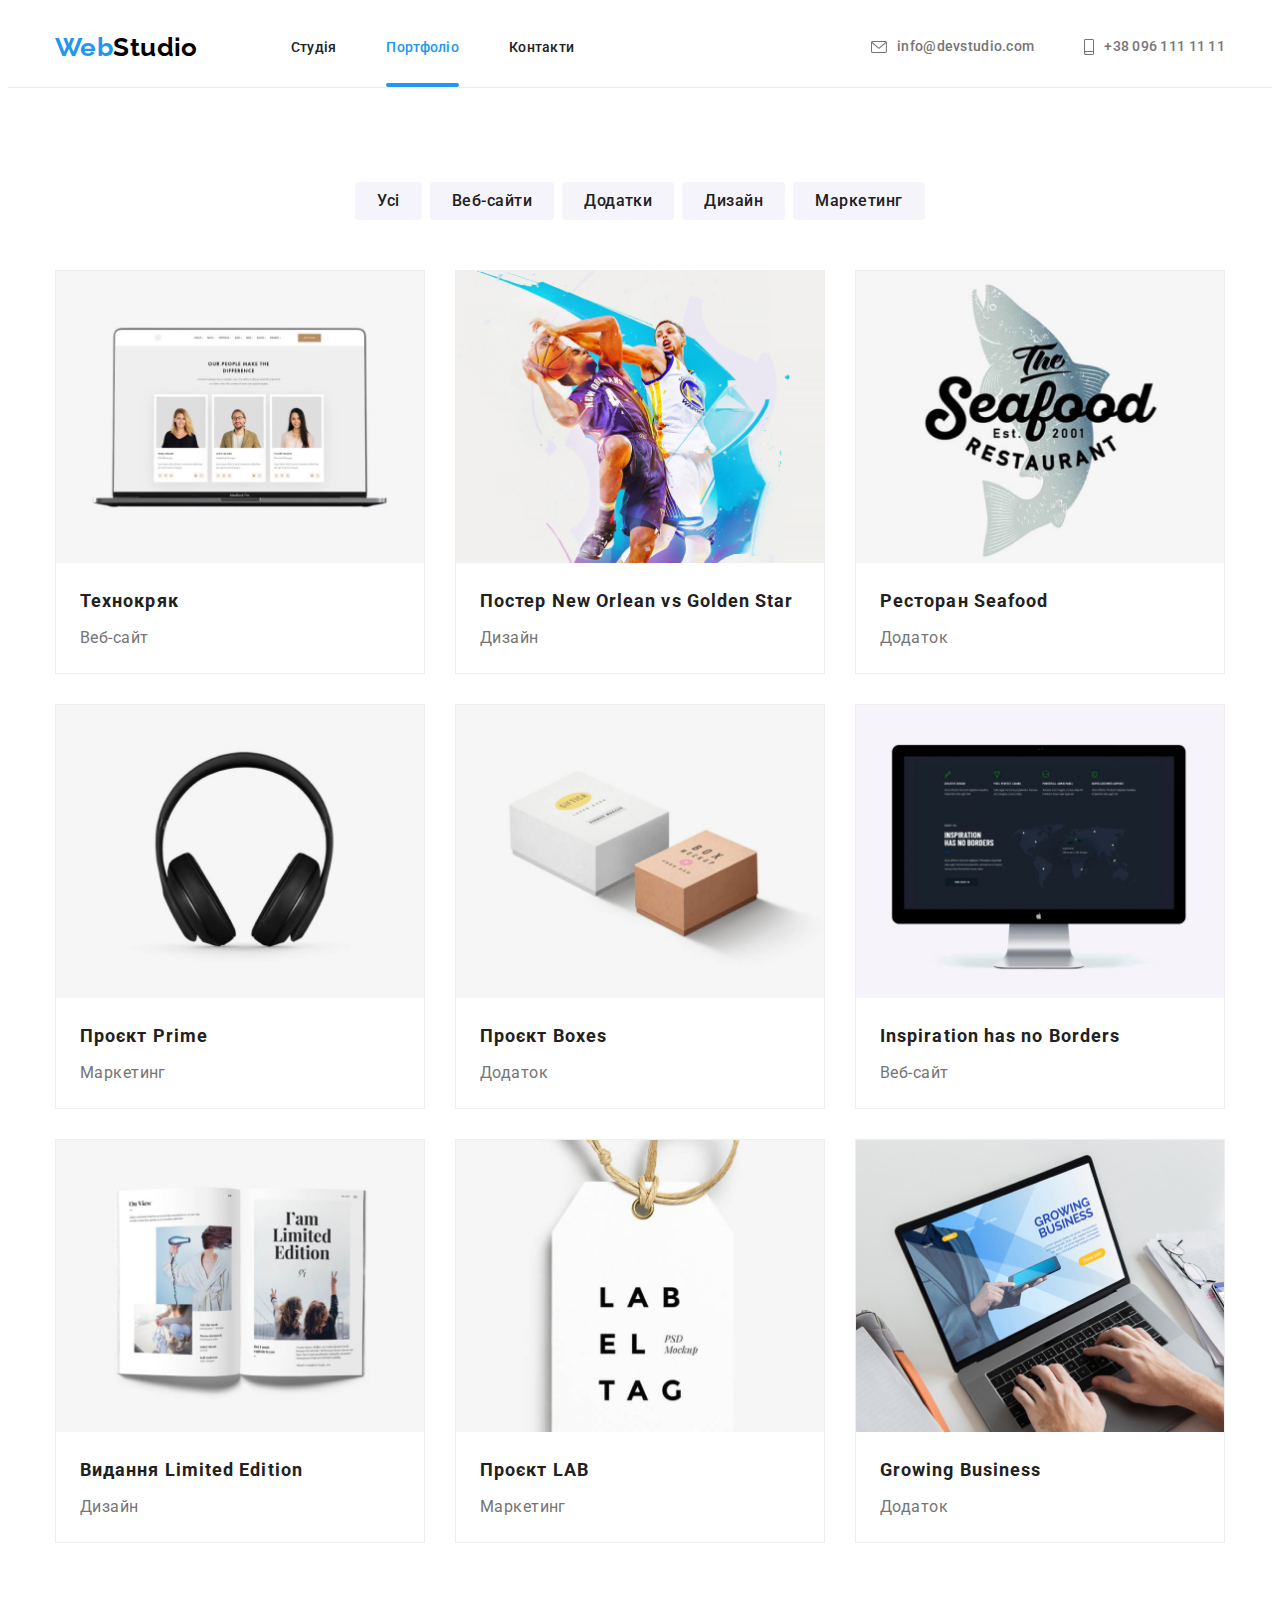
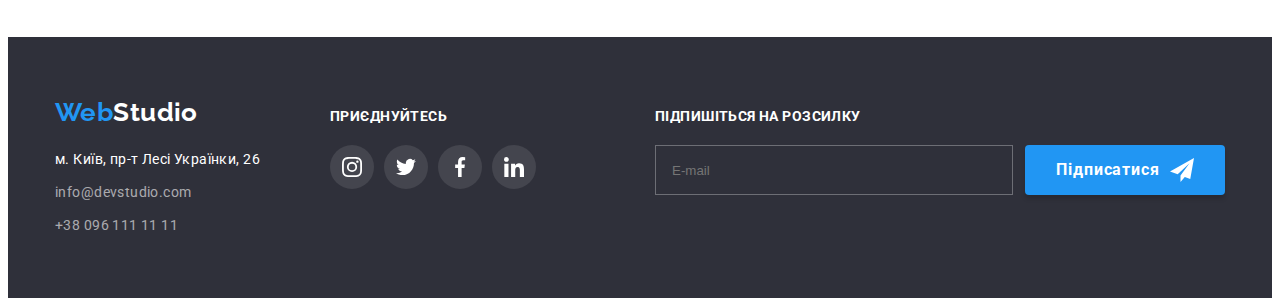
==== portfolio.html @ fbc44127 "Initial commit" ====
<!DOCTYPE html>
<html lang="uk">
  <head>
    <meta charset="UTF-8" />
    <meta http-equiv="X-UA-Compatible" content="IE=edge" />
    <meta name="viewport" content="width=device-width, initial-scale=1.0" />
    <title>Document</title>
    <link
      href="https://fonts.googleapis.com/css2?family=Raleway:wght@700&family=Roboto:wght@400;500;700;900&display=swap"
      rel="stylesheet"
    />
    <link
      rel="stylesheet"
      href="https://cdnjs.cloudflare.com/ajax/libs/modern-normalize/1.1.0/modern-normalize.min.css"
      integrity="sha512-wpPYUAdjBVSE4KJnH1VR1HeZfpl1ub8YT/NKx4PuQ5NmX2tKuGu6U/JRp5y+Y8XG2tV+wKQpNHVUX03MfMFn9Q=="
      crossorigin="anonymous"
      referrerpolicy="no-referrer"
    />
    <link rel="stylesheet" href="./css/styles.css" />
  </head>
  <body>
    <!--Хедер-->
    <header class="header">
      <div class="container page-header">
        <nav class="header-nav">
          <a class="header-logo link" href="./index.html">
            <span class="header-logo-web">Web</span>Studio</a
          >
          <ul class="header-list list">
            <li class="header-item">
              <a class="header-link link" href="./index.html">Студія</a>
            </li>
            <li class="header-item">
              <a class="header-link link current" href="./portfolio.html">Портфоліо</a>
            </li>
            <li class="header-item">
              <a class="header-link link" href="">Контакти</a>
            </li>
          </ul>
        </nav>
        <ul class="header-contact-list list">
          <li class="header-contact-item">
            <a class="header-contact-link link" href="mailto:info@devstudio.com">
              <svg class="header-contact-icon" width="16" height="12">
                <use href="./photo/symbol-defs.svg#icon-envelope"></use>
              </svg>
              info@devstudio.com</a
            >
          </li>
          <li class="header-contact-item">
            <a class="header-contact-link link" href="tel:+38096111111">
              <svg class="header-contact-icon" width="10" height="16">
                <use href="./photo/symbol-defs.svg#icon-smartphone"></use>
              </svg>
              +38 096 111 11 11</a
            >
          </li>
        </ul>
      </div>
    </header>
    <!--Основний контент-->
    <main class="section">
      <div class="container">
        <h1 class="visually-hidden">Портфоліо</h1>
        <!--Фільтер-->
        <ul class="list button-list">
          <li class="port-btn-item"><button class="port-btn" type="button">Усі</button></li>
          <li class="port-btn-item"><button class="port-btn" type="button">Веб-сайти</button></li>
          <li class="port-btn-item"><button class="port-btn" type="button">Додатки</button></li>
          <li class="port-btn-item"><button class="port-btn" type="button">Дизайн</button></li>
          <li class="port-btn-item"><button class="port-btn" type="button">Маркетинг</button></li>
        </ul>
        <!--Портфоліо-->
        <h2 class="visually-hidden">Проекти</h2>
        <ul class="port-list list">
          <li class="port-item">
            <a class="link port-link" href="">
              <div class="overlay-image">
                <img src="./photo/p1.jpg" alt="веб-сайт" width="370" />
                <p class="overlay-text">
                  Ресурс пропонує комплексні пропозиції з різним рівнем функціоналу та сервісів. Все
                  це дозволить відвідувачу отримати вичерпні відомості про компанію чи приватну
                  особу.
                </p>
              </div>
              <div class="port-tt">
                <h3 class="port-title">Технокряк</h3>
                <p class="port-text">Веб-сайт</p>
              </div>
            </a>
          </li>
          <li class="port-item">
            <a class="link port-link" href="">
              <div class="overlay-image">
                <img src="./photo/p2.jpg" alt="Постер New Orlean vs Golden Star" width="370" />
                <p class="overlay-text">
                  Ресурс пропонує комплексні пропозиції з різним рівнем функціоналу та сервісів. Все
                  це дозволить відвідувачу отримати вичерпні відомості про компанію чи приватну
                  особу.
                </p>
              </div>
              <div class="port-tt">
                <h3 class="port-title">Постер New Orlean vs Golden Star</h3>
                <p class="port-text">Дизайн</p>
              </div>
            </a>
          </li>
          <li class="port-item">
            <a class="link port-link" href="">
              <div class="overlay-image">
                <img src="./photo/p3.jpg" alt="Ресторан Seafood" width="370" />
                <p class="overlay-text">
                  Ресурс пропонує комплексні пропозиції з різним рівнем функціоналу та сервісів. Все
                  це дозволить відвідувачу отримати вичерпні відомості про компанію чи приватну
                  особу.
                </p>
              </div>
              <div class="port-tt">
                <h3 class="port-title">Ресторан Seafood</h3>
                <p class="port-text">Додаток</p>
              </div>
            </a>
          </li>
          <li class="port-item">
            <a class="link port-link" href="">
              <div class="overlay-image">
                <img src="./photo/p4.jpg" alt="Проєкт Prime" width="370" />
                <p class="overlay-text">
                  Ресурс пропонує комплексні пропозиції з різним рівнем функціоналу та сервісів. Все
                  це дозволить відвідувачу отримати вичерпні відомості про компанію чи приватну
                  особу.
                </p>
              </div>
              <div class="port-tt">
                <h3 class="port-title">Проєкт Prime</h3>
                <p class="port-text">Маркетинг</p>
              </div>
            </a>
          </li>
          <li class="port-item">
            <a class="link port-link" href="">
              <div class="overlay-image">
                <img src="./photo/p5.jpg" alt="Проєкт Boxes" width="370" />
                <p class="overlay-text">
                  Ресурс пропонує комплексні пропозиції з різним рівнем функціоналу та сервісів. Все
                  це дозволить відвідувачу отримати вичерпні відомості про компанію чи приватну
                  особу.
                </p>
              </div>
              <div class="port-tt">
                <h3 class="port-title">Проєкт Boxes</h3>
                <p class="port-text">Додаток</p>
              </div>
            </a>
          </li>
          <li class="port-item">
            <a class="link port-link" href="">
              <div class="overlay-image">
                <img src="./photo/p6.jpg" alt="Веб-сайт" width="370" />
                <p class="overlay-text">
                  Ресурс пропонує комплексні пропозиції з різним рівнем функціоналу та сервісів. Все
                  це дозволить відвідувачу отримати вичерпні відомості про компанію чи приватну
                  особу.
                </p>
              </div>
              <div class="port-tt">
                <h3 class="port-title">Inspiration has no Borders</h3>
                <p class="port-text">Веб-сайт</p>
              </div>
            </a>
          </li>
          <li class="port-item">
            <a class="link port-link" href="">
              <div class="overlay-image">
                <img src="./photo/p7.jpg" alt="Дизайн" width="370" />
                <p class="overlay-text">
                  Ресурс пропонує комплексні пропозиції з різним рівнем функціоналу та сервісів. Все
                  це дозволить відвідувачу отримати вичерпні відомості про компанію чи приватну
                  особу.
                </p>
              </div>
              <div class="port-tt">
                <h3 class="port-title">Видання Limited Edition</h3>
                <p class="port-text">Дизайн</p>
              </div>
            </a>
          </li>
          <li class="port-item">
            <a class="link port-link" href="">
              <div class="overlay-image">
                <img src="./photo/p8.jpg" alt="Проєкт LAB" width="370" />
                <p class="overlay-text">
                  Ресурс пропонує комплексні пропозиції з різним рівнем функціоналу та сервісів. Все
                  це дозволить відвідувачу отримати вичерпні відомості про компанію чи приватну
                  особу.
                </p>
              </div>
              <div class="port-tt">
                <h3 class="port-title">Проєкт LAB</h3>
                <p class="port-text">Маркетинг</p>
              </div>
            </a>
          </li>
          <li class="port-item">
            <a class="link port-link" href="">
              <div class="overlay-image">
                <img src="./photo/p9.jpg" alt="Додаток" width="370" />
                <p class="overlay-text">
                  Ресурс пропонує комплексні пропозиції з різним рівнем функціоналу та сервісів. Все
                  це дозволить відвідувачу отримати вичерпні відомості про компанію чи приватну
                  особу.
                </p>
              </div>
              <div class="port-tt">
                <h3 class="port-title">Growing Business</h3>
                <p class="port-text">Додаток</p>
              </div>
            </a>
          </li>
        </ul>
      </div>
    </main>
    <!--Футер-->
    <footer class="footer">
      <div class="container footer-n">
        <div class="adress">
          <a class="footer-logo link" href="./index.html">
            <span class="header-logo-web">Web</span>Studio</a
          >
          <address>
            <ul class="adress-list list">
              <li class="adress-item">
                <a
                  class="footer-adress link adress-item"
                  href="https://www.google.com/maps/place/бул.+Леси+Украинки,+26,+Киев,+02000/@50.4265807,30.5383858,17z/data=!3m1!4b1!4m5!3m4!1s0x40d4cf0e033ecbe9:0x57a4dffefec77da0!8m2!3d50.4265807!4d30.5383858"
                  >м. Київ, пр-т Лесі Українки, 26</a
                >
              </li>
              <li class="adress-item">
                <a class="footer-link link" href="mailto:info@devstudio.com">info@devstudio.com</a>
              </li>
              <li class="adress-item">
                <a class="footer-link link" href="tel:+38096111111">+38 096 111 11 11</a>
              </li>
            </ul>
          </address>
        </div>
        <div class="social">
          <h2 class="social-title">приєднуйтесь</h2>
          <ul class="social-list">
            <li class="social-item">
              <a class="social-link" href="">
                <svg class="" width="20" height="20">
                  <use href="./photo/symbol-defs.svg#icon-instagram"></use></svg
              ></a>
            </li>
            <li class="social-item">
              <a class="social-link" href="">
                <svg class="" width="20" height="20">
                  <use href="./photo/symbol-defs.svg#icon-twitter"></use></svg
              ></a>
            </li>
            <li class="social-item">
              <a class="social-link" href="">
                <svg class="" width="20" height="20">
                  <use href="./photo/symbol-defs.svg#icon-facebook"></use></svg
              ></a>
            </li>
            <li class="social-item">
              <a class="social-link" href="">
                <svg class="" width="20" height="20">
                  <use href="./photo/symbol-defs.svg#icon-linkedin"></use></svg
              ></a>
            </li>
          </ul>
        </div>
        <div class="footer-form">
          <h2 class="footer-form-title">Підпишіться на розсилку</h2>
          <form class="footer-mb">
            <input type="email" name="email" placeholder="E-mail" />
            <button class="footer-btn" type="submit">
              <span class="send-text">Підписатися</span>
              <svg class="send-icon" width="24" height="24">
                <use href="./photo/symbol-defs.svg#icon-icon-send"></use>
              </svg>
            </button>
          </form>
        </div>
      </div>
    </footer>
  </body>
</html>
---- css/styles.css ----
:root {
  --main-bcg-colour: #f5f5f5;
  --footer-bcg-colour: #2f303a;
  --maint-text-colour: #2f303a;
  --secondary-text-colour: #757575;
  --accent-colour: #2196f3;
  --contacts-header-colour: #757575;
  --contacts-footer-colour: #ffffff;
  --buttom-colour: #2196f3;
  --top-logo-colour: #000000;
  --bot-logo-colour: #ffffff;
  --title-colour: #212121;
  --port-btn-bcg-colour: #f5f4fa;
  --timeing-funktion: 250ms cubic-bezier(0.4, 0, 0.2, 1);
}

* {
  box-sizing: border-box;
}
p,
h1,
h2,
h3,
h4,
h5,
h6 {
  margin: 0;
}

*,
*::before,
*::after {
  box-sizing: border-box;
}

ul {
  list-style: none;
  margin: 0;
  padding-left: 0;
}
button {
  display: block;
  border: none;
  cursor: pointer;
  border-radius: 4px;
}
address {
  font-style: normal;
}

img {
  display: block;
  max-width: 100%;
  height: auto;
}

body {
  font-family: 'Roboto', sans-serif;
  font-size: 14px;
  letter-spacing: 0.03em;
  color: var(--maint-text-colour);
  background-color: var(--contacts-footer-colour);
}

.section {
  padding-top: 94px;
  padding-bottom: 94px;
}

.container {
  width: 1200px;
  padding-left: 15px;
  padding-right: 15px;
  margin-left: auto;
  margin-right: auto;
}

.list {
  list-style: none;
  padding-left: 0px;
  margin: 0px;
}

.link {
  text-decoration: none;
  font-family: 'Roboto';
  font-style: normal;
}

.link:focus {
  font-variant: var(--accent-colour);
}
/*----------------HEADER---------------*/
.header {
  padding-top: 24px;
  padding-bottom: 24px;
  background-color: var(--contacts-footer-colour);
  border-bottom: 1px solid #ececec;
}
.page-header {
  display: flex;
}

.header-nav {
  display: flex;
  align-items: center;
}
/*Logo*/
.header-logo {
  margin-right: 93px;

  font-family: 'Raleway';
  font-weight: 700;
  font-size: 26px;
  line-height: 1.19;
  color: var(--top-logo-colour);
}

.header-logo-web {
  color: var(--accent-colour);
}

.header-list {
  display: flex;
}

.header-link {
  padding-top: 32px;
  padding-bottom: 32px;
  font-weight: 500;
  font-size: 14px;
  line-height: 1.14;
  letter-spacing: 0.02em;
  color: var(--title-colour);
  transition: color var(--timeing-funktion);
}
.header-item {
  margin-right: 50px;
}
.header-item:last-child {
  margin-right: 0px;
}

.current {
  color: var(--accent-colour);
  position: relative;
}
.current::after {
  content: '';
  position: absolute;
  bottom: 0px;
  left: 0px;
  border-radius: 2px;
  width: 100%;
  height: 4px;
  background-color: var(--buttom-colour);
}

.header-link:hover,
.header-link:focus {
  color: var(--accent-colour);
}
/* Contacts */
.header-contact-list {
  display: flex;
  align-items: center;
  margin-left: auto;
}

.header-contact-item {
  margin-right: 50px;
}
.header-contact-item:last-child {
  margin-right: 0px;
}

.header-contact-link {
  display: flex;
  align-items: center;
  font-weight: 500;
  font-size: 14px;
  line-height: 1.14;
  letter-spacing: 0.02em;
  color: var(--contacts-header-colour);
  transition: color var(--timeing-funktion);
}

.header-contact-icon {
  margin-right: 10px;
  fill: currentColor;
  transition: fill var(--timeing-funktion);
}

.header-contact-link:hover,
.header-contact-link:focus {
  color: var(--accent-colour);
}

.header-contact-link:hover .header-contact-icon,
.header-contact-link:focus .header-contact-icon {
  fill: var(--accent-colour);
}

/*-----------Hero---------------*/

.hero {
  margin-left: auto;
  margin-right: auto;
  padding: 200px 0px;
  background-color: var(--footer-bcg-colour);
}
.hero-bcg {
  height: 600px;
  max-width: 1600px;
  background-image: linear-gradient(rgba(47, 48, 58, 0.4), rgba(47, 48, 58, 0.4)),
    url(../photo/bcgimg.jpg);
  background-repeat: no-repeat;
  background-position: center;
  background-size: cover;
}
.hero-title {
  width: 696px;
  margin-left: auto;
  margin-right: auto;

  font-weight: 900;
  font-size: 44px;
  line-height: 1.36;
  letter-spacing: 0.06em;
  text-align: center;
  text-transform: uppercase;
  color: var(--bot-logo-colour);
}

.hero-button {
  margin-top: 30px;
  margin-left: auto;
  margin-right: auto;
  padding: 10px 32px;

  font-family: 'Roboto';
  font-weight: 700;
  font-size: 16px;
  line-height: 1.9;
  display: flex;
  align-items: center;
  text-align: center;
  letter-spacing: 0.06em;
  color: #ffffff;
  background-color: var(--buttom-colour);
  box-shadow: 0px 4px 4px rgba(0, 0, 0, 0.15);
  border-radius: 4px;
  border: none;
}
/*--------------fEATURES--------------*/

.visually-hidden {
  position: absolute;
  width: 1px;
  height: 1px;
  margin: 0px;
  border: 0;
  padding: 0;
  white-space: nowrap;
  clip-path: inset(100%);
  clip: rect(0 0 0 0);
  overflow: hidden;
}
.features-pic {
  margin-bottom: 30px;
  width: 270px;
  height: 120px;
  display: flex;
  align-items: center;
  justify-content: center;

  background: #f5f4fa;
  border-radius: 4px;
}

.features-title {
  margin-bottom: 10px;

  font-weight: 700;
  font-size: 14px;
  line-height: 1.14;
  text-transform: uppercase;
  color: var(--title-colour);
}
.features-list {
  display: flex;
}

.features-item {
  margin-right: 30px;

  width: 270px;
}

.features-item:last-child {
  margin: 0px;
}
.features-text {
  font-size: 14px;
  line-height: 1.71;
  color: var(--secondary-text-colour);
}
/*--------------TASK----------------*/
.task {
  padding-top: 0px;
}

.section-title {
  margin-bottom: 50px;
  font-weight: 700;
  font-size: 36px;
  line-height: 1.16;
  text-align: center;
  color: var(--title-colour);
}
.task-list {
  display: flex;
}

.task-img {
  margin-right: 30px;

  width: 370px;
  height: 294px;
  left: 215px;
  top: 1058px;
}
.task-thumb {
  position: relative;
}

.task-text {
  width: 370px;
  height: 70px;

  position: absolute;
  bottom: 0px;
  font-weight: 700;
  line-height: 1.14;
  text-align: center;
  text-transform: uppercase;
  color: var(--bot-logo-colour);
  background: rgba(47, 48, 58, 0.8);

  display: flex;
  align-items: center;
  justify-content: center;
}
.task-img:last-child {
  margin-right: 0px;
}

/*----------TEAM-------------*/
.team {
  background-color: #f5f4fa;
}

.team-list {
  display: flex;
}

.team-photo {
  width: 270px;
  height: 260px;
  left: 215px;
  top: 1632px;
}

.team-member {
  margin-right: 30px;
  background-color: var(--bot-logo-colour);
  box-shadow: 0px 1px 3px rgba(0, 0, 0, 0.12), 0px 1px 1px rgba(0, 0, 0, 0.14),
    0px 2px 1px rgba(0, 0, 0, 0.2);
  border-radius: 0px 0px 4px 4px;
}
.team-member:last-child {
  margin-right: 0px;
}
.team-tt {
  padding: 30px 0px;
}

.team-name {
  font-weight: 500;
  font-size: 16px;
  line-height: 1.18;
  text-align: center;
  color: var(--title-colour);
}
.team-speciality {
  margin-top: 10px;
  font-size: 16px;
  line-height: 1.18;
  text-align: center;
  color: var(--secondary-text-colour);
}

.team-sn-list {
  margin-top: 15px;
  gap: 10px;
  display: flex;
  align-items: center;
  justify-content: center;
}

.team-sn-link {
  width: 44px;
  height: 44px;
  border-radius: 50%;
  display: flex;
  align-items: center;
  justify-content: center;
  fill: #afb1b8;
  transition: fill var(--timeing-funktion), background-color var(--timeing-funktion);
}
.team-sn-link:hover,
.team-sn-link:focus {
  fill: #ffffff;
  background-color: var(--accent-colour);
}
/*---------CLIENTS------------*/
.clients {
  padding-top: 94px;
  padding-bottom: 94px;
}
.clients-title {
  margin-bottom: 50px;

  font-weight: 700;
  font-size: 36px;
  line-height: 1.16;
  text-align: center;
  letter-spacing: 0.03em;
  color: var(--title-colour);
}

.client-list {
  display: flex;
  align-items: center;
  justify-content: center;
}

.client-item {
  margin-right: 30px;
}

.client-item:last-child {
  margin-right: 0px;
}

.client-icon {
  fill: currentColor;
}
.client-link {
  display: flex;
  align-items: center;
  justify-content: center;
  height: 92px;
  width: 170px;
  border: 1px solid #afb1b8;
  border-radius: 4px;
  transition: border var(--timeing-funktion), color var(--timeing-funktion);
  color: #afb1b8;
}

.client-link:hover,
.client-link:focus {
  border: 1px solid var(--buttom-colour);
  color: var(--buttom-colour);
}

/*----------FOOTER------------*/
.footer {
  padding-top: 60px;
  padding-bottom: 60px;
  background-color: var(--footer-bcg-colour);
}
.footer-logo {
  display: block;
  margin-bottom: 20px;
  font-family: 'Raleway';
  font-weight: 700;
  font-size: 26px;
  line-height: 1.19;
  color: var(--bot-logo-colour);
}

.footer-adress {
  font-size: 14px;
  line-height: 1.71;
  color: var(--bot-logo-colour);
}
.adress-item {
  margin-bottom: 9px;
}
.adress-item:last-child {
  margin-bottom: 0px;
}
.footer-link {
  font-size: 14px;
  line-height: 1.71;
  color: rgba(255, 255, 255, 0.6);
  transition: color var(--timeing-funktion);
}
.footer-link:hover,
.footer-link:focus {
  color: var(--accent-colour);
}
.footer-n {
  display: flex;
  align-items: baseline;
}
.social {
  margin-left: 70px;
}
.social-title {
  margin-bottom: 20px;
  font-weight: 700;
  font-size: 14px;
  line-height: 1.14;
  text-transform: uppercase;
  color: var(--bot-logo-colour);
}

.social-list {
  gap: 10px;
  margin-right: auto;
  display: flex;
}

.social-link {
  width: 44px;
  height: 44px;
  border-radius: 50%;
  display: flex;
  align-items: center;
  justify-content: center;
  background-color: #44454e;
  fill: var(--bot-logo-colour);
  transition: background-color var(--timeing-funktion);
}

.social-link:hover,
.social-link:focus {
  background-color: var(--accent-colour);
}
.footer-form {
  margin-left: auto;
}
.footer-form-title {
  margin-bottom: 20px;
  font-weight: 700;
  font-size: 14px;
  line-height: 1.14;
  text-transform: uppercase;
  color: var(--bot-logo-colour);
}
.footer-form input {
  padding: 15px 16px;
  margin-right: 12px;
  width: 358px;
  height: 50px;
  outline: transparent;
  background-color: #2196f300;
  border: 1px solid rgba(255, 255, 255, 0.3);
  color: rgba(255, 255, 255, 0.6);
}
.footer-btn {
  display: flex;
  align-items: center;
  justify-content: center;
  height: 50px;
  width: 200px;
  margin-left: auto;
  margin-right: auto;
  font-family: 'Roboto';
  font-style: normal;
  font-weight: 700;
  font-size: 16px;
  line-height: 1.87;
  letter-spacing: 0.06em;
  color: var(--contacts-footer-colour);
  background-color: var(--buttom-colour);
  box-shadow: 0px 4px 4px rgba(0, 0, 0, 0.15);
  border-radius: 4px;
}
.send-text {
  margin-right: 10px;
}

.send-icon {
  fill: var(--contacts-footer-colour);
}

.footer-mb {
  display: flex;
}
/*---------------PORTFOLIO--------------*/

.button-list {
  display: flex;
  justify-content: center;
  margin-bottom: 50px;
}

.port-btn-item {
  margin-right: 8px;
}

.port-btn-item:last-child {
  margin-right: 0px;
}
.port-btn {
  padding: 6px 22px;

  font-family: 'Roboto';
  font-weight: 500;
  font-size: 16px;
  line-height: 1.62;
  letter-spacing: 0.03em;
  text-align: center;
  color: var(--title-colour);
  background-color: var(--port-btn-bcg-colour);
  border-radius: 4px;
  border: none;
  transition: background-color var(--timeing-funktion), color var(--timeing-funktion),
    box-shadow var(--timeing-funktion);
}

.port-btn:hover,
.port-btn:focus {
  background-color: var(--accent-colour);
  color: var(--bot-logo-colour);
  box-shadow: 0px 2px 2px 0px #0000001f, 0px 1px 2px 0px #00000014, 0px 3px 1px 0px #0000001a;
}
.port-list {
  display: flex;
  flex-wrap: wrap;
}
.port-item {
  width: 370px;
  margin-right: 30px;
  margin-bottom: 30px;

  border: 1px solid #eeeeee;
}
.port-link {
  display: block;

  transition: var(--timeing-funktion);
}

.port-link:hover,
.port-link:focus {
  box-shadow: 1px 4px 6px 0px #00000029, 0px 4px 4px 0px #0000000f;
}

.port-item:nth-child(3n) {
  margin-right: 0px;
}
.port-item:nth-last-child(-n + 3) {
  margin-bottom: 0px;
}

.port-tt {
  padding: 20px 24px;
}
.overlay-image {
  position: relative;
  overflow: hidden;
}

.overlay-text {
  padding: 63px 24px;
  position: absolute;
  width: 100%;
  height: 100%;
  font-style: normal;
  font-weight: 400;
  font-size: 18px;
  line-height: 1.55;
  letter-spacing: 0.03em;
  text-align: left;
  color: var(--contacts-footer-colour);
  transform: translateY(100%);

  transition: transform var(--timeing-funktion);
  background-color: rgba(33, 150, 243, 0.9);
}
.port-link:hover .overlay-text,
.port-link:focus .overlay-text {
  transform: translateY(-100%);
}

.port-title {
  margin-bottom: 4px;
  font-weight: 700;
  font-size: 18px;
  line-height: 2;
  letter-spacing: 0.06em;
  color: var(--title-colour);
}
.port-text {
  font-size: 16px;
  line-height: 1.88;
  color: var(--secondary-text-colour);
}

/*-----------BACKDROP----------*/

.backdrop {
  position: fixed;
  top: 0;
  left: 0;
  width: 100%;
  height: 100%;
  background-color: #0000001a;
  opacity: 1;
  transition: opacity 250ms cubic-bezier(0.4, 0, 0.2, 1);
}

.backdrop.is-hidden {
  opacity: 0;
  pointer-events: none;
}

.backdrop.is-hidden .modal {
  transform: translate(-50%, -50%) scale(0.5);
}

.modal {
  position: absolute;
  top: 50%;
  left: 50%;
  padding: 40px;

  height: 581px;
  width: 528px;
  background-color: var(--bot-logo-colour);
  transform: translate(-50%, -50%) scale(1);
  transition: transform var(--timeing-funktion);
}

.modal-close-button {
  position: absolute;
  top: 8px;
  right: 8px;
  display: flex;
  align-items: center;
  justify-content: center;
  width: 30px;
  height: 30px;
  border-radius: 50%;
  border: 1px solid #0000001a;
  background-color: var(--bot-logo-colour);
}

.close-icon {
  fill: #000000;
  transition: fill var(--timeing-funktion);
}

.modal-close-button:hover .close-icon,
.modal-close-button:focus .close-icon {
  fill: var(--accent-colour);
}

.form {
}
.form-title {
  margin-bottom: 12px;
  font-weight: 700;
  font-size: 20px;
  line-height: 1.15;
  text-align: center;
  color: var(--title-colour);
}
.form-field {
  display: flex;
  flex-direction: column;
  margin-bottom: 10px;
}
.form-coment {
  margin-bottom: 20px;
}
.form-picture {
  height: 40px;
  width: 448px;
  position: relative;
}
.form-image {
  position: absolute;
  top: 50%;
  left: 12px;
  transform: translateY(-50%);
  fill: currentColor;
  transition: fill var(--timeing-funktion);
}
.form-field label {
  margin-bottom: 4px;
  font-size: 12px;
  line-height: 1.16;
  letter-spacing: 0.01em;
  color: var(--secondary-text-colour);
}

.form-picture:focus-within .form-input {
  border: 1px solid var(--accent-colour);
}
.form-picture:focus-within .form-image {
  fill: var(--accent-colour);
}
.form-field input {
  padding-left: 42px;
  width: 100%;
  height: 40px;
  outline: transparent;
  border: 1px solid #21212133;
  border-radius: 4px;
  transition: border var(--timeing-funktion);
}

.form-field textarea {
  padding: 12px 16px;
  height: 120px;
  outline: transparent;
  border: 1px solid #21212133;
  border-radius: 4px;
  resize: none;
  transition: border var(--timeing-funktion);
}

.form-field textarea[placeholder] {
  font-size: 12px;
  line-height: 1.16;
  letter-spacing: 0.01em;
  color: rgba(117, 117, 117, 0.5);
}
.textarea:focus {
  border: 1px solid var(--accent-colour);
}

.checkbox-area {
  display: inline-block;
  margin-right: 8.5px;
  width: 16px;
  height: 15px;
  overflow: hidden;
  border-radius: 0.05em;
  background-color: white;
  /* background-image: url(/photo/icon-check-white.svg); */
  background-size: contain;
  background-repeat: no-repeat;
  background-position: 50% 50%;
  box-shadow: 0 0 0 0.1em var(--title-colour);
  transition: background-color var(--timeing-funktion), box-shadow var(--timeing-funktion);
}
/* .checkbox-area {
  display: inline-block;
  margin-right: 7px;
  width: 16px;
  height: 15px;
  border-radius: 2px;
  border: 2px solid var(--title-colour);
} */
.checkbox {
  -webkit-appearance: none;
}
.checkbox-label {
  display: flex;
  align-items: center;
  justify-content: center;
  margin-bottom: 30px;

  font-weight: 400;
  font-size: 14px;
  line-height: 1.71;
  letter-spacing: 0.03em;
  color: var(--secondary-text-colour);
}
.label-link {
  font-weight: 400;
  font-size: 14px;
  line-height: 1.71;
  letter-spacing: 0.03em;
  color: var(--buttom-colour);
}
.checkbox:checked + .checkbox-area {
  background-image: url(/photo/icon-check-white.svg);
  background-origin: border-box;
  box-shadow: 0 0 0 0.1em var(--buttom-colour);
  background-color: var(--buttom-colour);
}
.form-checkbox label {
  margin-left: 7px;
  font-size: 14px;
  line-height: 1.71;
  letter-spacing: 0.03em;

  color: var(--secondary-text-colour);
}
.label-link {
  margin-left: 5px;
}
.form-button {
  height: 50px;
  width: 200px;
  margin-left: auto;
  margin-right: auto;
  font-family: 'Roboto';
  font-style: normal;
  font-weight: 700;
  font-size: 16px;
  line-height: 1.87;
  letter-spacing: 0.06em;
  color: var(--contacts-footer-colour);
  background-color: var(--buttom-colour);
  box-shadow: 0px 4px 4px rgba(0, 0, 0, 0.15);
  border-radius: 4px;
}
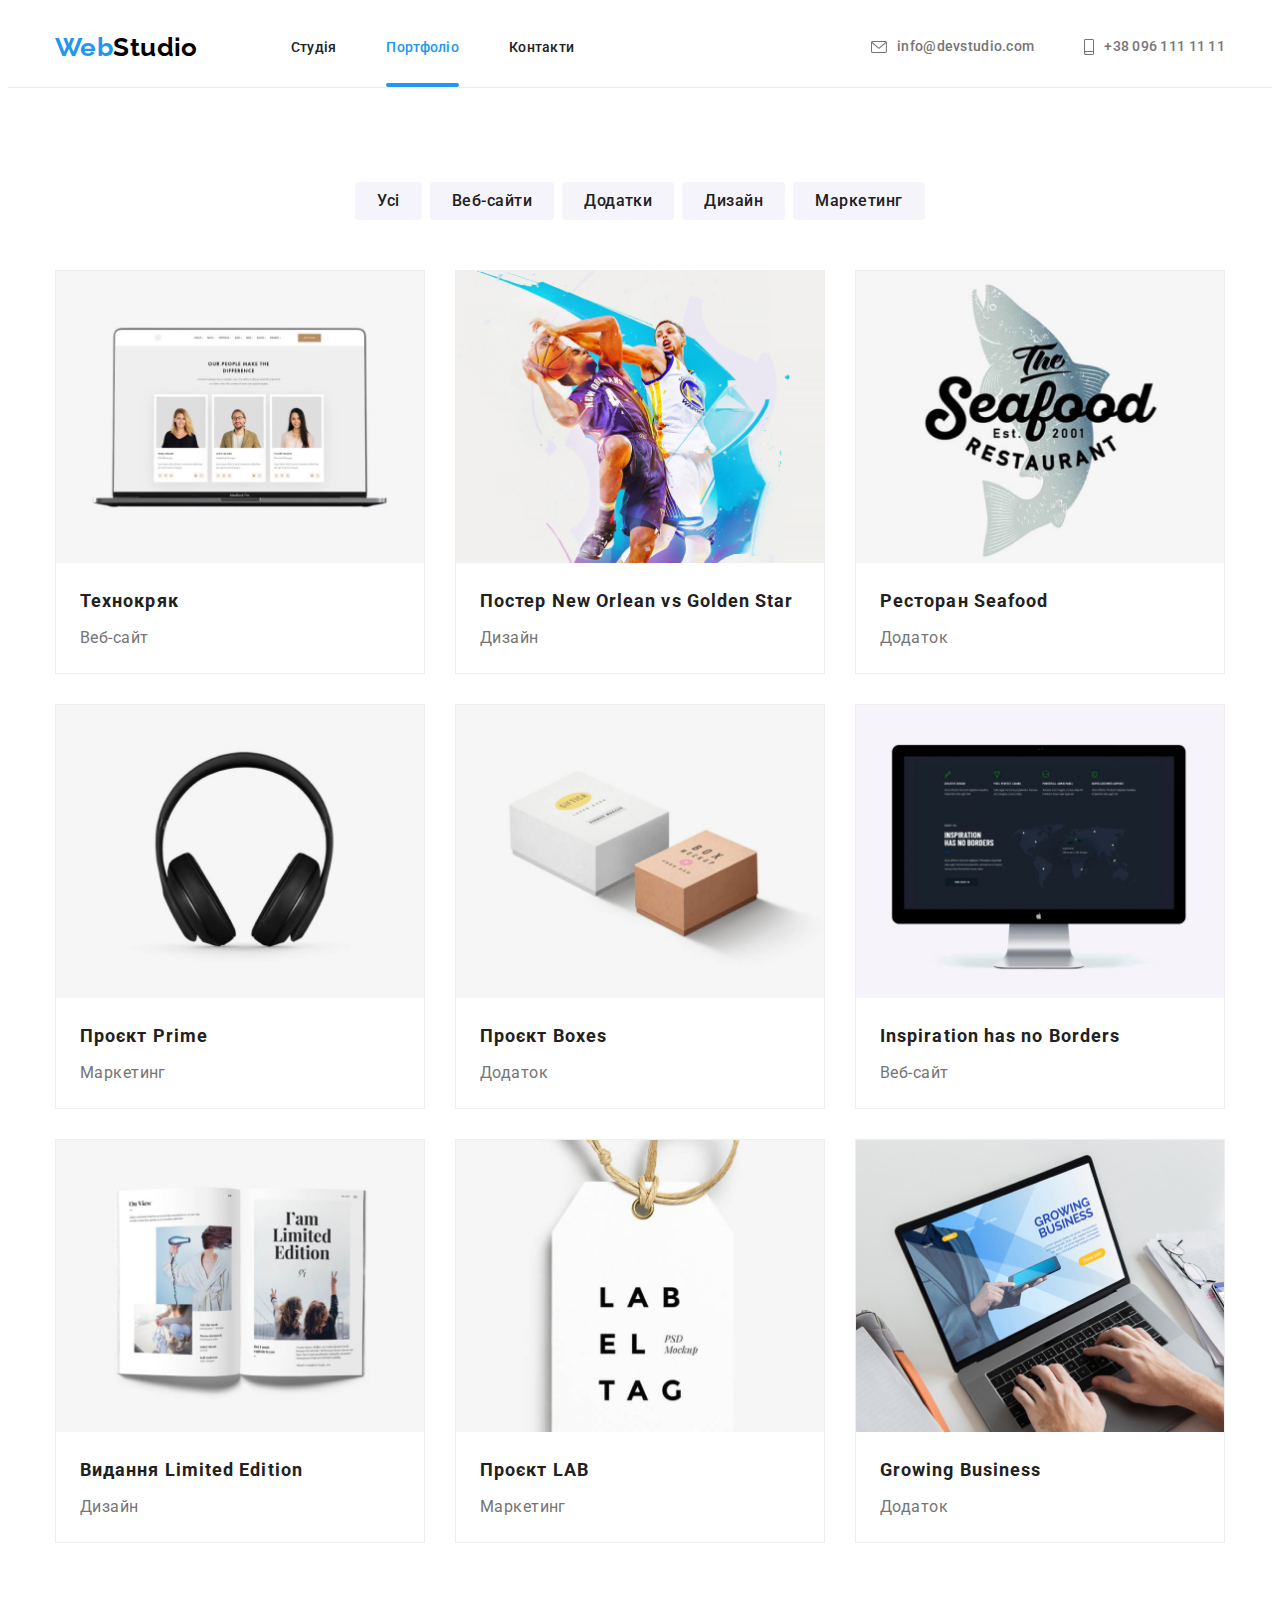
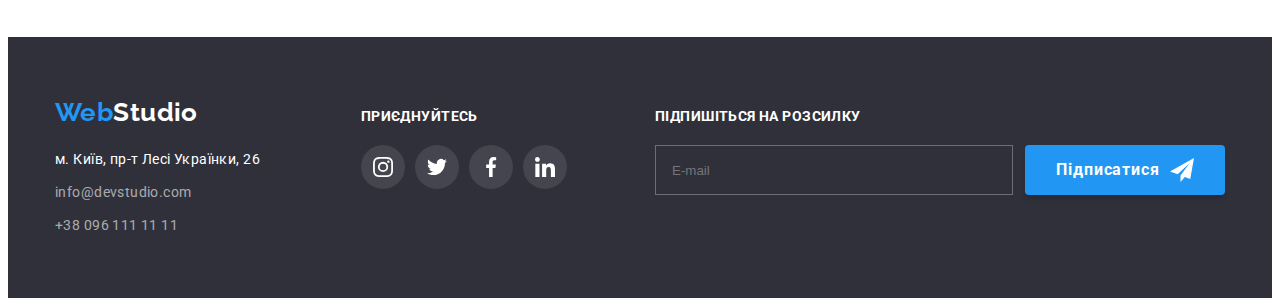
==== commit 4c881840: "bem done" ====
--- a/portfolio.html
+++ b/portfolio.html
@@ -21,35 +21,38 @@
   <body>
     <!--Хедер-->
     <header class="header">
-      <div class="container page-header">
-        <nav class="header-nav">
-          <a class="header-logo link" href="./index.html">
-            <span class="header-logo-web">Web</span>Studio</a
-          >
-          <ul class="header-list list">
-            <li class="header-item">
-              <a class="header-link link" href="./index.html">Студія</a>
-            </li>
-            <li class="header-item">
-              <a class="header-link link current" href="./portfolio.html">Портфоліо</a>
-            </li>
-            <li class="header-item">
-              <a class="header-link link" href="">Контакти</a>
+      <div class="container header__page">
+        <nav class="header__navigation">
+          <!--Logo-->
+          <a class="logo link" href="./index.html"> <span class="logo__web">Web</span>Studio</a>
+          <!--Navigation-->
+          <ul class="navigation list">
+            <li class="navigation__item">
+              <a class="navigation__link link" href="">Студія</a>
+            </li>
+            <li class="navigation__item">
+              <a class="navigation__link link navigation__link--current" href="./portfolio.html"
+                >Портфоліо</a
+              >
+            </li>
+            <li class="navigation__item">
+              <a class="navigation__link link" href="">Контакти</a>
             </li>
           </ul>
         </nav>
-        <ul class="header-contact-list list">
-          <li class="header-contact-item">
-            <a class="header-contact-link link" href="mailto:info@devstudio.com">
-              <svg class="header-contact-icon" width="16" height="12">
+        <!--Contacts-->
+        <ul class="contact list">
+          <li class="contact__item">
+            <a class="contact__link link" href="mailto:info@devstudio.com">
+              <svg class="contact__icon" width="16" height="12">
                 <use href="./photo/symbol-defs.svg#icon-envelope"></use>
               </svg>
               info@devstudio.com</a
             >
           </li>
-          <li class="header-contact-item">
-            <a class="header-contact-link link" href="tel:+38096111111">
-              <svg class="header-contact-icon" width="10" height="16">
+          <li class="contact__item">
+            <a class="contact__link link" href="tel:+38096111111">
+              <svg class="contact__icon" width="10" height="16">
                 <use href="./photo/symbol-defs.svg#icon-smartphone"></use>
               </svg>
               +38 096 111 11 11</a
@@ -58,162 +61,172 @@
         </ul>
       </div>
     </header>
-    <!--Основний контент-->
+    <!--MAIN CONTENT-->
     <main class="section">
       <div class="container">
-        <h1 class="visually-hidden">Портфоліо</h1>
+        <h1 class="visually--hidden">Портфоліо</h1>
         <!--Фільтер-->
-        <ul class="list button-list">
-          <li class="port-btn-item"><button class="port-btn" type="button">Усі</button></li>
-          <li class="port-btn-item"><button class="port-btn" type="button">Веб-сайти</button></li>
-          <li class="port-btn-item"><button class="port-btn" type="button">Додатки</button></li>
-          <li class="port-btn-item"><button class="port-btn" type="button">Дизайн</button></li>
-          <li class="port-btn-item"><button class="port-btn" type="button">Маркетинг</button></li>
+        <ul class="list port-button">
+          <li class="port-button__item">
+            <button class="port-button__appearance" type="button">Усі</button>
+          </li>
+          <li class="port-button__item">
+            <button class="port-button__appearance" type="button">Веб-сайти</button>
+          </li>
+          <li class="port-button__item">
+            <button class="port-button__appearance" type="button">Додатки</button>
+          </li>
+          <li class="port-button__item">
+            <button class="port-button__appearance" type="button">Дизайн</button>
+          </li>
+          <li class="port-button__item">
+            <button class="port-button__appearance" type="button">Маркетинг</button>
+          </li>
         </ul>
         <!--Портфоліо-->
-        <h2 class="visually-hidden">Проекти</h2>
-        <ul class="port-list list">
-          <li class="port-item">
-            <a class="link port-link" href="">
-              <div class="overlay-image">
+        <h2 class="visually--hidden">Проекти</h2>
+        <ul class="product list">
+          <li class="product__card">
+            <a class="link product__link" href="">
+              <div class="overlay">
                 <img src="./photo/p1.jpg" alt="веб-сайт" width="370" />
-                <p class="overlay-text">
-                  Ресурс пропонує комплексні пропозиції з різним рівнем функціоналу та сервісів. Все
-                  це дозволить відвідувачу отримати вичерпні відомості про компанію чи приватну
-                  особу.
-                </p>
-              </div>
-              <div class="port-tt">
-                <h3 class="port-title">Технокряк</h3>
-                <p class="port-text">Веб-сайт</p>
-              </div>
-            </a>
-          </li>
-          <li class="port-item">
-            <a class="link port-link" href="">
-              <div class="overlay-image">
+                <p class="overlay__text">
+                  Ресурс пропонує комплексні пропозиції з різним рівнем функціоналу та сервісів. Все
+                  це дозволить відвідувачу отримати вичерпні відомості про компанію чи приватну
+                  особу.
+                </p>
+              </div>
+              <div class="product__meta">
+                <h3 class="product__title">Технокряк</h3>
+                <p class="product__text">Веб-сайт</p>
+              </div>
+            </a>
+          </li>
+          <li class="product__card">
+            <a class="link product__link" href="">
+              <div class="overlay">
                 <img src="./photo/p2.jpg" alt="Постер New Orlean vs Golden Star" width="370" />
-                <p class="overlay-text">
-                  Ресурс пропонує комплексні пропозиції з різним рівнем функціоналу та сервісів. Все
-                  це дозволить відвідувачу отримати вичерпні відомості про компанію чи приватну
-                  особу.
-                </p>
-              </div>
-              <div class="port-tt">
-                <h3 class="port-title">Постер New Orlean vs Golden Star</h3>
-                <p class="port-text">Дизайн</p>
-              </div>
-            </a>
-          </li>
-          <li class="port-item">
-            <a class="link port-link" href="">
-              <div class="overlay-image">
+                <p class="overlay__text">
+                  Ресурс пропонує комплексні пропозиції з різним рівнем функціоналу та сервісів. Все
+                  це дозволить відвідувачу отримати вичерпні відомості про компанію чи приватну
+                  особу.
+                </p>
+              </div>
+              <div class="product__meta">
+                <h3 class="product__title">Постер New Orlean vs Golden Star</h3>
+                <p class="product__text">Дизайн</p>
+              </div>
+            </a>
+          </li>
+          <li class="product__card">
+            <a class="link product__link" href="">
+              <div class="overlay">
                 <img src="./photo/p3.jpg" alt="Ресторан Seafood" width="370" />
-                <p class="overlay-text">
-                  Ресурс пропонує комплексні пропозиції з різним рівнем функціоналу та сервісів. Все
-                  це дозволить відвідувачу отримати вичерпні відомості про компанію чи приватну
-                  особу.
-                </p>
-              </div>
-              <div class="port-tt">
-                <h3 class="port-title">Ресторан Seafood</h3>
-                <p class="port-text">Додаток</p>
-              </div>
-            </a>
-          </li>
-          <li class="port-item">
-            <a class="link port-link" href="">
-              <div class="overlay-image">
+                <p class="overlay__text">
+                  Ресурс пропонує комплексні пропозиції з різним рівнем функціоналу та сервісів. Все
+                  це дозволить відвідувачу отримати вичерпні відомості про компанію чи приватну
+                  особу.
+                </p>
+              </div>
+              <div class="product__meta">
+                <h3 class="product__title">Ресторан Seafood</h3>
+                <p class="product__text">Додаток</p>
+              </div>
+            </a>
+          </li>
+          <li class="product__card">
+            <a class="link product__link" href="">
+              <div class="overlay">
                 <img src="./photo/p4.jpg" alt="Проєкт Prime" width="370" />
-                <p class="overlay-text">
-                  Ресурс пропонує комплексні пропозиції з різним рівнем функціоналу та сервісів. Все
-                  це дозволить відвідувачу отримати вичерпні відомості про компанію чи приватну
-                  особу.
-                </p>
-              </div>
-              <div class="port-tt">
-                <h3 class="port-title">Проєкт Prime</h3>
-                <p class="port-text">Маркетинг</p>
-              </div>
-            </a>
-          </li>
-          <li class="port-item">
-            <a class="link port-link" href="">
-              <div class="overlay-image">
+                <p class="overlay__text">
+                  Ресурс пропонує комплексні пропозиції з різним рівнем функціоналу та сервісів. Все
+                  це дозволить відвідувачу отримати вичерпні відомості про компанію чи приватну
+                  особу.
+                </p>
+              </div>
+              <div class="product__meta">
+                <h3 class="product__title">Проєкт Prime</h3>
+                <p class="product__text">Маркетинг</p>
+              </div>
+            </a>
+          </li>
+          <li class="product__card">
+            <a class="link product__link" href="">
+              <div class="overlay">
                 <img src="./photo/p5.jpg" alt="Проєкт Boxes" width="370" />
-                <p class="overlay-text">
-                  Ресурс пропонує комплексні пропозиції з різним рівнем функціоналу та сервісів. Все
-                  це дозволить відвідувачу отримати вичерпні відомості про компанію чи приватну
-                  особу.
-                </p>
-              </div>
-              <div class="port-tt">
-                <h3 class="port-title">Проєкт Boxes</h3>
-                <p class="port-text">Додаток</p>
-              </div>
-            </a>
-          </li>
-          <li class="port-item">
-            <a class="link port-link" href="">
-              <div class="overlay-image">
+                <p class="overlay__text">
+                  Ресурс пропонує комплексні пропозиції з різним рівнем функціоналу та сервісів. Все
+                  це дозволить відвідувачу отримати вичерпні відомості про компанію чи приватну
+                  особу.
+                </p>
+              </div>
+              <div class="product__meta">
+                <h3 class="product__title">Проєкт Boxes</h3>
+                <p class="product__text">Додаток</p>
+              </div>
+            </a>
+          </li>
+          <li class="product__card">
+            <a class="link product__link" href="">
+              <div class="overlay">
                 <img src="./photo/p6.jpg" alt="Веб-сайт" width="370" />
-                <p class="overlay-text">
-                  Ресурс пропонує комплексні пропозиції з різним рівнем функціоналу та сервісів. Все
-                  це дозволить відвідувачу отримати вичерпні відомості про компанію чи приватну
-                  особу.
-                </p>
-              </div>
-              <div class="port-tt">
-                <h3 class="port-title">Inspiration has no Borders</h3>
-                <p class="port-text">Веб-сайт</p>
-              </div>
-            </a>
-          </li>
-          <li class="port-item">
-            <a class="link port-link" href="">
-              <div class="overlay-image">
+                <p class="overlay__text">
+                  Ресурс пропонує комплексні пропозиції з різним рівнем функціоналу та сервісів. Все
+                  це дозволить відвідувачу отримати вичерпні відомості про компанію чи приватну
+                  особу.
+                </p>
+              </div>
+              <div class="product__meta">
+                <h3 class="product__title">Inspiration has no Borders</h3>
+                <p class="product__text">Веб-сайт</p>
+              </div>
+            </a>
+          </li>
+          <li class="product__card">
+            <a class="link product__link" href="">
+              <div class="overlay">
                 <img src="./photo/p7.jpg" alt="Дизайн" width="370" />
-                <p class="overlay-text">
-                  Ресурс пропонує комплексні пропозиції з різним рівнем функціоналу та сервісів. Все
-                  це дозволить відвідувачу отримати вичерпні відомості про компанію чи приватну
-                  особу.
-                </p>
-              </div>
-              <div class="port-tt">
-                <h3 class="port-title">Видання Limited Edition</h3>
-                <p class="port-text">Дизайн</p>
-              </div>
-            </a>
-          </li>
-          <li class="port-item">
-            <a class="link port-link" href="">
-              <div class="overlay-image">
+                <p class="overlay__text">
+                  Ресурс пропонує комплексні пропозиції з різним рівнем функціоналу та сервісів. Все
+                  це дозволить відвідувачу отримати вичерпні відомості про компанію чи приватну
+                  особу.
+                </p>
+              </div>
+              <div class="product__meta">
+                <h3 class="product__title">Видання Limited Edition</h3>
+                <p class="product__text">Дизайн</p>
+              </div>
+            </a>
+          </li>
+          <li class="product__card">
+            <a class="link product__link" href="">
+              <div class="overlay">
                 <img src="./photo/p8.jpg" alt="Проєкт LAB" width="370" />
-                <p class="overlay-text">
-                  Ресурс пропонує комплексні пропозиції з різним рівнем функціоналу та сервісів. Все
-                  це дозволить відвідувачу отримати вичерпні відомості про компанію чи приватну
-                  особу.
-                </p>
-              </div>
-              <div class="port-tt">
-                <h3 class="port-title">Проєкт LAB</h3>
-                <p class="port-text">Маркетинг</p>
-              </div>
-            </a>
-          </li>
-          <li class="port-item">
-            <a class="link port-link" href="">
-              <div class="overlay-image">
+                <p class="overlay__text">
+                  Ресурс пропонує комплексні пропозиції з різним рівнем функціоналу та сервісів. Все
+                  це дозволить відвідувачу отримати вичерпні відомості про компанію чи приватну
+                  особу.
+                </p>
+              </div>
+              <div class="product__meta">
+                <h3 class="product__title">Проєкт LAB</h3>
+                <p class="product__text">Маркетинг</p>
+              </div>
+            </a>
+          </li>
+          <li class="product__card">
+            <a class="link product__link" href="">
+              <div class="overlay">
                 <img src="./photo/p9.jpg" alt="Додаток" width="370" />
-                <p class="overlay-text">
-                  Ресурс пропонує комплексні пропозиції з різним рівнем функціоналу та сервісів. Все
-                  це дозволить відвідувачу отримати вичерпні відомості про компанію чи приватну
-                  особу.
-                </p>
-              </div>
-              <div class="port-tt">
-                <h3 class="port-title">Growing Business</h3>
-                <p class="port-text">Додаток</p>
+                <p class="overlay__text">
+                  Ресурс пропонує комплексні пропозиції з різним рівнем функціоналу та сервісів. Все
+                  це дозволить відвідувачу отримати вичерпні відомості про компанію чи приватну
+                  особу.
+                </p>
+              </div>
+              <div class="product__meta">
+                <h3 class="product__title">Growing Business</h3>
+                <p class="product__text">Додаток</p>
               </div>
             </a>
           </li>
@@ -222,52 +235,52 @@
     </main>
     <!--Футер-->
     <footer class="footer">
-      <div class="container footer-n">
+      <div class="container footer__page">
         <div class="adress">
-          <a class="footer-logo link" href="./index.html">
-            <span class="header-logo-web">Web</span>Studio</a
+          <a class="logo logo__color link" href="./index.html">
+            <span class="logo__web">Web</span>Studio</a
           >
           <address>
-            <ul class="adress-list list">
-              <li class="adress-item">
+            <ul class="adress list">
+              <li class="adress__item">
                 <a
-                  class="footer-adress link adress-item"
+                  class="adress__colored link"
                   href="https://www.google.com/maps/place/бул.+Леси+Украинки,+26,+Киев,+02000/@50.4265807,30.5383858,17z/data=!3m1!4b1!4m5!3m4!1s0x40d4cf0e033ecbe9:0x57a4dffefec77da0!8m2!3d50.4265807!4d30.5383858"
                   >м. Київ, пр-т Лесі Українки, 26</a
                 >
               </li>
-              <li class="adress-item">
-                <a class="footer-link link" href="mailto:info@devstudio.com">info@devstudio.com</a>
+              <li class="adress__item">
+                <a class="adress__link link" href="mailto:info@devstudio.com">info@devstudio.com</a>
               </li>
-              <li class="adress-item">
-                <a class="footer-link link" href="tel:+38096111111">+38 096 111 11 11</a>
+              <li class="adress__item">
+                <a class="adress__link link" href="tel:+38096111111">+38 096 111 11 11</a>
               </li>
             </ul>
           </address>
         </div>
         <div class="social">
-          <h2 class="social-title">приєднуйтесь</h2>
-          <ul class="social-list">
-            <li class="social-item">
-              <a class="social-link" href="">
+          <h2 class="social__title">приєднуйтесь</h2>
+          <ul class="social__list">
+            <li class="social__item">
+              <a class="social__link" href="">
                 <svg class="" width="20" height="20">
                   <use href="./photo/symbol-defs.svg#icon-instagram"></use></svg
               ></a>
             </li>
-            <li class="social-item">
-              <a class="social-link" href="">
+            <li class="social__item">
+              <a class="social__link" href="">
                 <svg class="" width="20" height="20">
                   <use href="./photo/symbol-defs.svg#icon-twitter"></use></svg
               ></a>
             </li>
-            <li class="social-item">
-              <a class="social-link" href="">
+            <li class="social__item">
+              <a class="social__link" href="">
                 <svg class="" width="20" height="20">
                   <use href="./photo/symbol-defs.svg#icon-facebook"></use></svg
               ></a>
             </li>
-            <li class="social-item">
-              <a class="social-link" href="">
+            <li class="social__item">
+              <a class="social__link" href="">
                 <svg class="" width="20" height="20">
                   <use href="./photo/symbol-defs.svg#icon-linkedin"></use></svg
               ></a>
@@ -275,12 +288,12 @@
           </ul>
         </div>
         <div class="footer-form">
-          <h2 class="footer-form-title">Підпишіться на розсилку</h2>
-          <form class="footer-mb">
+          <h2 class="footer-form__title">Підпишіться на розсилку</h2>
+          <form class="footer-form--position">
             <input type="email" name="email" placeholder="E-mail" />
-            <button class="footer-btn" type="submit">
-              <span class="send-text">Підписатися</span>
-              <svg class="send-icon" width="24" height="24">
+            <button class="footer-button" type="submit">
+              <span class="footer-button__text">Підписатися</span>
+              <svg class="footer-button__icon" width="24" height="24">
                 <use href="./photo/symbol-defs.svg#icon-icon-send"></use>
               </svg>
             </button>
--- a/css/styles.css
+++ b/css/styles.css
@@ -10,7 +10,7 @@
   --top-logo-colour: #000000;
   --bot-logo-colour: #ffffff;
   --title-colour: #212121;
-  --port-btn-bcg-colour: #f5f4fa;
+  --port-button__appearance-bcg-colour: #f5f4fa;
   --timeing-funktion: 250ms cubic-bezier(0.4, 0, 0.2, 1);
 }
 
@@ -97,16 +97,16 @@
   background-color: var(--contacts-footer-colour);
   border-bottom: 1px solid #ececec;
 }
-.page-header {
-  display: flex;
-}
-
-.header-nav {
+.header__page {
+  display: flex;
+}
+
+.header__navigation {
   display: flex;
   align-items: center;
 }
 /*Logo*/
-.header-logo {
+.logo {
   margin-right: 93px;
 
   font-family: 'Raleway';
@@ -116,15 +116,15 @@
   color: var(--top-logo-colour);
 }
 
-.header-logo-web {
+.logo__web {
   color: var(--accent-colour);
 }
 
-.header-list {
-  display: flex;
-}
-
-.header-link {
+.navigation {
+  display: flex;
+}
+
+.navigation__link {
   padding-top: 32px;
   padding-bottom: 32px;
   font-weight: 500;
@@ -134,18 +134,18 @@
   color: var(--title-colour);
   transition: color var(--timeing-funktion);
 }
-.header-item {
+.navigation__item {
   margin-right: 50px;
 }
-.header-item:last-child {
+.navigation__item:last-child {
   margin-right: 0px;
 }
 
-.current {
+.navigation__link--current {
   color: var(--accent-colour);
   position: relative;
 }
-.current::after {
+.navigation__link--current::after {
   content: '';
   position: absolute;
   bottom: 0px;
@@ -156,25 +156,25 @@
   background-color: var(--buttom-colour);
 }
 
-.header-link:hover,
-.header-link:focus {
+.navigation__link:hover,
+.navigation__link:focus {
   color: var(--accent-colour);
 }
 /* Contacts */
-.header-contact-list {
+.contact {
   display: flex;
   align-items: center;
   margin-left: auto;
 }
 
-.header-contact-item {
+.contact__item {
   margin-right: 50px;
 }
-.header-contact-item:last-child {
+.contact__item:last-child {
   margin-right: 0px;
 }
 
-.header-contact-link {
+.contact__link {
   display: flex;
   align-items: center;
   font-weight: 500;
@@ -185,19 +185,19 @@
   transition: color var(--timeing-funktion);
 }
 
-.header-contact-icon {
+.contact__icon {
   margin-right: 10px;
   fill: currentColor;
   transition: fill var(--timeing-funktion);
 }
 
-.header-contact-link:hover,
-.header-contact-link:focus {
+.contact__link:hover,
+.contact__link:focus {
   color: var(--accent-colour);
 }
 
-.header-contact-link:hover .header-contact-icon,
-.header-contact-link:focus .header-contact-icon {
+.contact__link:hover .contact__icon,
+.contact__link:focus .contact__icon {
   fill: var(--accent-colour);
 }
 
@@ -209,7 +209,7 @@
   padding: 200px 0px;
   background-color: var(--footer-bcg-colour);
 }
-.hero-bcg {
+.hero--background {
   height: 600px;
   max-width: 1600px;
   background-image: linear-gradient(rgba(47, 48, 58, 0.4), rgba(47, 48, 58, 0.4)),
@@ -218,7 +218,7 @@
   background-position: center;
   background-size: cover;
 }
-.hero-title {
+.hero__title {
   width: 696px;
   margin-left: auto;
   margin-right: auto;
@@ -232,7 +232,7 @@
   color: var(--bot-logo-colour);
 }
 
-.hero-button {
+.hero__button {
   margin-top: 30px;
   margin-left: auto;
   margin-right: auto;
@@ -254,7 +254,7 @@
 }
 /*--------------fEATURES--------------*/
 
-.visually-hidden {
+.visually--hidden {
   position: absolute;
   width: 1px;
   height: 1px;
@@ -266,7 +266,19 @@
   clip: rect(0 0 0 0);
   overflow: hidden;
 }
-.features-pic {
+.features {
+  display: flex;
+}
+
+.features__item {
+  margin-right: 30px;
+  width: 270px;
+}
+.features__item:last-child {
+  margin: 0px;
+}
+
+.features__image {
   margin-bottom: 30px;
   width: 270px;
   height: 120px;
@@ -278,7 +290,7 @@
   border-radius: 4px;
 }
 
-.features-title {
+.features__title {
   margin-bottom: 10px;
 
   font-weight: 700;
@@ -287,20 +299,8 @@
   text-transform: uppercase;
   color: var(--title-colour);
 }
-.features-list {
-  display: flex;
-}
-
-.features-item {
-  margin-right: 30px;
-
-  width: 270px;
-}
-
-.features-item:last-child {
-  margin: 0px;
-}
-.features-text {
+
+.features__text {
   font-size: 14px;
   line-height: 1.71;
   color: var(--secondary-text-colour);
@@ -310,7 +310,7 @@
   padding-top: 0px;
 }
 
-.section-title {
+.task__title {
   margin-bottom: 50px;
   font-weight: 700;
   font-size: 36px;
@@ -318,11 +318,11 @@
   text-align: center;
   color: var(--title-colour);
 }
-.task-list {
-  display: flex;
-}
-
-.task-img {
+.task__list {
+  display: flex;
+}
+
+.task__image {
   margin-right: 30px;
 
   width: 370px;
@@ -330,11 +330,15 @@
   left: 215px;
   top: 1058px;
 }
-.task-thumb {
+.task__image:last-child {
+  margin-right: 0px;
+}
+
+.task__thumb {
   position: relative;
 }
 
-.task-text {
+.task__text {
   width: 370px;
   height: 70px;
 
@@ -351,48 +355,54 @@
   align-items: center;
   justify-content: center;
 }
-.task-img:last-child {
-  margin-right: 0px;
-}
 
 /*----------TEAM-------------*/
 .team {
   background-color: #f5f4fa;
 }
 
-.team-list {
-  display: flex;
-}
-
-.team-photo {
-  width: 270px;
-  height: 260px;
-  left: 215px;
-  top: 1632px;
-}
-
-.team-member {
+.team__title {
+  margin-bottom: 50px;
+  font-weight: 700;
+  font-size: 36px;
+  line-height: 1.16;
+  text-align: center;
+  color: var(--title-colour);
+}
+
+.team__list {
+  display: flex;
+}
+.team__member {
   margin-right: 30px;
   background-color: var(--bot-logo-colour);
   box-shadow: 0px 1px 3px rgba(0, 0, 0, 0.12), 0px 1px 1px rgba(0, 0, 0, 0.14),
     0px 2px 1px rgba(0, 0, 0, 0.2);
   border-radius: 0px 0px 4px 4px;
 }
-.team-member:last-child {
+.team__member:last-child {
   margin-right: 0px;
 }
-.team-tt {
+
+.team__photo {
+  width: 270px;
+  height: 260px;
+  left: 215px;
+  top: 1632px;
+}
+
+.team__data {
   padding: 30px 0px;
 }
 
-.team-name {
+.team__name {
   font-weight: 500;
   font-size: 16px;
   line-height: 1.18;
   text-align: center;
   color: var(--title-colour);
 }
-.team-speciality {
+.team__speciality {
   margin-top: 10px;
   font-size: 16px;
   line-height: 1.18;
@@ -400,7 +410,7 @@
   color: var(--secondary-text-colour);
 }
 
-.team-sn-list {
+.sn {
   margin-top: 15px;
   gap: 10px;
   display: flex;
@@ -408,7 +418,7 @@
   justify-content: center;
 }
 
-.team-sn-link {
+.sn__link {
   width: 44px;
   height: 44px;
   border-radius: 50%;
@@ -418,17 +428,17 @@
   fill: #afb1b8;
   transition: fill var(--timeing-funktion), background-color var(--timeing-funktion);
 }
-.team-sn-link:hover,
-.team-sn-link:focus {
+.sn__link:hover,
+.sn__link:focus {
   fill: #ffffff;
   background-color: var(--accent-colour);
 }
 /*---------CLIENTS------------*/
-.clients {
+.client {
   padding-top: 94px;
   padding-bottom: 94px;
 }
-.clients-title {
+.clients__title {
   margin-bottom: 50px;
 
   font-weight: 700;
@@ -439,24 +449,21 @@
   color: var(--title-colour);
 }
 
-.client-list {
-  display: flex;
-  align-items: center;
-  justify-content: center;
-}
-
-.client-item {
+.client__list {
+  display: flex;
+  align-items: center;
+  justify-content: center;
+}
+
+.client__item {
   margin-right: 30px;
 }
 
-.client-item:last-child {
+.client__item:last-child {
   margin-right: 0px;
 }
 
-.client-icon {
-  fill: currentColor;
-}
-.client-link {
+.client__link {
   display: flex;
   align-items: center;
   justify-content: center;
@@ -467,11 +474,14 @@
   transition: border var(--timeing-funktion), color var(--timeing-funktion);
   color: #afb1b8;
 }
-
-.client-link:hover,
-.client-link:focus {
+.client__link:hover,
+.client__link:focus {
   border: 1px solid var(--buttom-colour);
   color: var(--buttom-colour);
+}
+
+.client__icon {
+  fill: currentColor;
 }
 
 /*----------FOOTER------------*/
@@ -480,45 +490,42 @@
   padding-bottom: 60px;
   background-color: var(--footer-bcg-colour);
 }
-.footer-logo {
+.footer__page {
+  display: flex;
+  align-items: baseline;
+}
+.logo__color {
   display: block;
   margin-bottom: 20px;
-  font-family: 'Raleway';
-  font-weight: 700;
-  font-size: 26px;
-  line-height: 1.19;
   color: var(--bot-logo-colour);
 }
 
-.footer-adress {
+.adress__colored {
   font-size: 14px;
   line-height: 1.71;
   color: var(--bot-logo-colour);
 }
-.adress-item {
+.adress__item {
   margin-bottom: 9px;
 }
-.adress-item:last-child {
+.adress__item:last-child {
   margin-bottom: 0px;
 }
-.footer-link {
+.adress__link {
   font-size: 14px;
   line-height: 1.71;
   color: rgba(255, 255, 255, 0.6);
   transition: color var(--timeing-funktion);
 }
-.footer-link:hover,
-.footer-link:focus {
+.adress__link:hover,
+.adress__link:focus {
   color: var(--accent-colour);
 }
-.footer-n {
-  display: flex;
-  align-items: baseline;
-}
+
 .social {
   margin-left: 70px;
 }
-.social-title {
+.social__title {
   margin-bottom: 20px;
   font-weight: 700;
   font-size: 14px;
@@ -527,13 +534,13 @@
   color: var(--bot-logo-colour);
 }
 
-.social-list {
+.social__list {
   gap: 10px;
   margin-right: auto;
   display: flex;
 }
 
-.social-link {
+.social__link {
   width: 44px;
   height: 44px;
   border-radius: 50%;
@@ -545,14 +552,14 @@
   transition: background-color var(--timeing-funktion);
 }
 
-.social-link:hover,
-.social-link:focus {
+.social__link:hover,
+.social__link:focus {
   background-color: var(--accent-colour);
 }
 .footer-form {
   margin-left: auto;
 }
-.footer-form-title {
+.footer-form__title {
   margin-bottom: 20px;
   font-weight: 700;
   font-size: 14px;
@@ -570,7 +577,7 @@
   border: 1px solid rgba(255, 255, 255, 0.3);
   color: rgba(255, 255, 255, 0.6);
 }
-.footer-btn {
+.footer-button {
   display: flex;
   align-items: center;
   justify-content: center;
@@ -589,33 +596,33 @@
   box-shadow: 0px 4px 4px rgba(0, 0, 0, 0.15);
   border-radius: 4px;
 }
-.send-text {
+.footer-button__text {
   margin-right: 10px;
 }
 
-.send-icon {
+.footer-button__icon {
   fill: var(--contacts-footer-colour);
 }
 
-.footer-mb {
+.footer-form--position {
   display: flex;
 }
 /*---------------PORTFOLIO--------------*/
 
-.button-list {
+.port-button {
   display: flex;
   justify-content: center;
   margin-bottom: 50px;
 }
 
-.port-btn-item {
+.port-button__item {
   margin-right: 8px;
 }
 
-.port-btn-item:last-child {
+.port-button__item:last-child {
   margin-right: 0px;
 }
-.port-btn {
+.port-button__appearance {
   padding: 6px 22px;
 
   font-family: 'Roboto';
@@ -625,57 +632,57 @@
   letter-spacing: 0.03em;
   text-align: center;
   color: var(--title-colour);
-  background-color: var(--port-btn-bcg-colour);
+  background-color: var(--port-button__appearance-bcg-colour);
   border-radius: 4px;
   border: none;
   transition: background-color var(--timeing-funktion), color var(--timeing-funktion),
     box-shadow var(--timeing-funktion);
 }
 
-.port-btn:hover,
-.port-btn:focus {
+.port-button__appearance:hover,
+.port-button__appearance:focus {
   background-color: var(--accent-colour);
   color: var(--bot-logo-colour);
   box-shadow: 0px 2px 2px 0px #0000001f, 0px 1px 2px 0px #00000014, 0px 3px 1px 0px #0000001a;
 }
-.port-list {
+.product {
   display: flex;
   flex-wrap: wrap;
 }
-.port-item {
+.product__card {
   width: 370px;
   margin-right: 30px;
   margin-bottom: 30px;
 
   border: 1px solid #eeeeee;
 }
-.port-link {
+.product__link {
   display: block;
 
   transition: var(--timeing-funktion);
 }
 
-.port-link:hover,
-.port-link:focus {
+.product__link:hover,
+.product__link:focus {
   box-shadow: 1px 4px 6px 0px #00000029, 0px 4px 4px 0px #0000000f;
 }
 
-.port-item:nth-child(3n) {
+.product__card:nth-child(3n) {
   margin-right: 0px;
 }
-.port-item:nth-last-child(-n + 3) {
+.product__card:nth-last-child(-n + 3) {
   margin-bottom: 0px;
 }
 
-.port-tt {
+.product__meta {
   padding: 20px 24px;
 }
-.overlay-image {
+.overlay {
   position: relative;
   overflow: hidden;
 }
 
-.overlay-text {
+.overlay__text {
   padding: 63px 24px;
   position: absolute;
   width: 100%;
@@ -692,12 +699,12 @@
   transition: transform var(--timeing-funktion);
   background-color: rgba(33, 150, 243, 0.9);
 }
-.port-link:hover .overlay-text,
-.port-link:focus .overlay-text {
+.product__link:hover .overlay__text,
+.product__link:focus .overlay__text {
   transform: translateY(-100%);
 }
 
-.port-title {
+.product__title {
   margin-bottom: 4px;
   font-weight: 700;
   font-size: 18px;
@@ -705,7 +712,7 @@
   letter-spacing: 0.06em;
   color: var(--title-colour);
 }
-.port-text {
+.product__text {
   font-size: 16px;
   line-height: 1.88;
   color: var(--secondary-text-colour);
@@ -746,7 +753,7 @@
   transition: transform var(--timeing-funktion);
 }
 
-.modal-close-button {
+.close-button {
   position: absolute;
   top: 8px;
   right: 8px;
@@ -760,19 +767,17 @@
   background-color: var(--bot-logo-colour);
 }
 
-.close-icon {
+.close-button__icon {
   fill: #000000;
   transition: fill var(--timeing-funktion);
 }
 
-.modal-close-button:hover .close-icon,
-.modal-close-button:focus .close-icon {
+.close-button:hover .close-button__icon,
+.close-button:focus .close-button__icon {
   fill: var(--accent-colour);
 }
 
-.form {
-}
-.form-title {
+.form__title {
   margin-bottom: 12px;
   font-weight: 700;
   font-size: 20px;
@@ -780,20 +785,20 @@
   text-align: center;
   color: var(--title-colour);
 }
-.form-field {
+.form__field {
   display: flex;
   flex-direction: column;
   margin-bottom: 10px;
 }
-.form-coment {
+.form__coment {
   margin-bottom: 20px;
 }
-.form-picture {
+.form__picture {
   height: 40px;
   width: 448px;
   position: relative;
 }
-.form-image {
+.form__svg {
   position: absolute;
   top: 50%;
   left: 12px;
@@ -801,7 +806,7 @@
   fill: currentColor;
   transition: fill var(--timeing-funktion);
 }
-.form-field label {
+.form__field label {
   margin-bottom: 4px;
   font-size: 12px;
   line-height: 1.16;
@@ -809,13 +814,13 @@
   color: var(--secondary-text-colour);
 }
 
-.form-picture:focus-within .form-input {
+.form__picture:focus-within .form-input {
   border: 1px solid var(--accent-colour);
 }
-.form-picture:focus-within .form-image {
+.form__picture:focus-within .form__svg {
   fill: var(--accent-colour);
 }
-.form-field input {
+.form__field input {
   padding-left: 42px;
   width: 100%;
   height: 40px;
@@ -825,7 +830,7 @@
   transition: border var(--timeing-funktion);
 }
 
-.form-field textarea {
+.form__field textarea {
   padding: 12px 16px;
   height: 120px;
   outline: transparent;
@@ -835,7 +840,7 @@
   transition: border var(--timeing-funktion);
 }
 
-.form-field textarea[placeholder] {
+.form__field textarea[placeholder] {
   font-size: 12px;
   line-height: 1.16;
   letter-spacing: 0.01em;
@@ -845,7 +850,7 @@
   border: 1px solid var(--accent-colour);
 }
 
-.checkbox-area {
+.checkbox__area {
   display: inline-block;
   margin-right: 8.5px;
   width: 16px;
@@ -860,18 +865,11 @@
   box-shadow: 0 0 0 0.1em var(--title-colour);
   transition: background-color var(--timeing-funktion), box-shadow var(--timeing-funktion);
 }
-/* .checkbox-area {
-  display: inline-block;
-  margin-right: 7px;
-  width: 16px;
-  height: 15px;
-  border-radius: 2px;
-  border: 2px solid var(--title-colour);
-} */
+
 .checkbox {
   -webkit-appearance: none;
 }
-.checkbox-label {
+.checkbox__label {
   display: flex;
   align-items: center;
   justify-content: center;
@@ -883,14 +881,14 @@
   letter-spacing: 0.03em;
   color: var(--secondary-text-colour);
 }
-.label-link {
+.label__link {
   font-weight: 400;
   font-size: 14px;
   line-height: 1.71;
   letter-spacing: 0.03em;
   color: var(--buttom-colour);
 }
-.checkbox:checked + .checkbox-area {
+.checkbox:checked + .checkbox__area {
   background-image: url(/photo/icon-check-white.svg);
   background-origin: border-box;
   box-shadow: 0 0 0 0.1em var(--buttom-colour);
@@ -904,10 +902,10 @@
 
   color: var(--secondary-text-colour);
 }
-.label-link {
+.label__link {
   margin-left: 5px;
 }
-.form-button {
+.form__button {
   height: 50px;
   width: 200px;
   margin-left: auto;
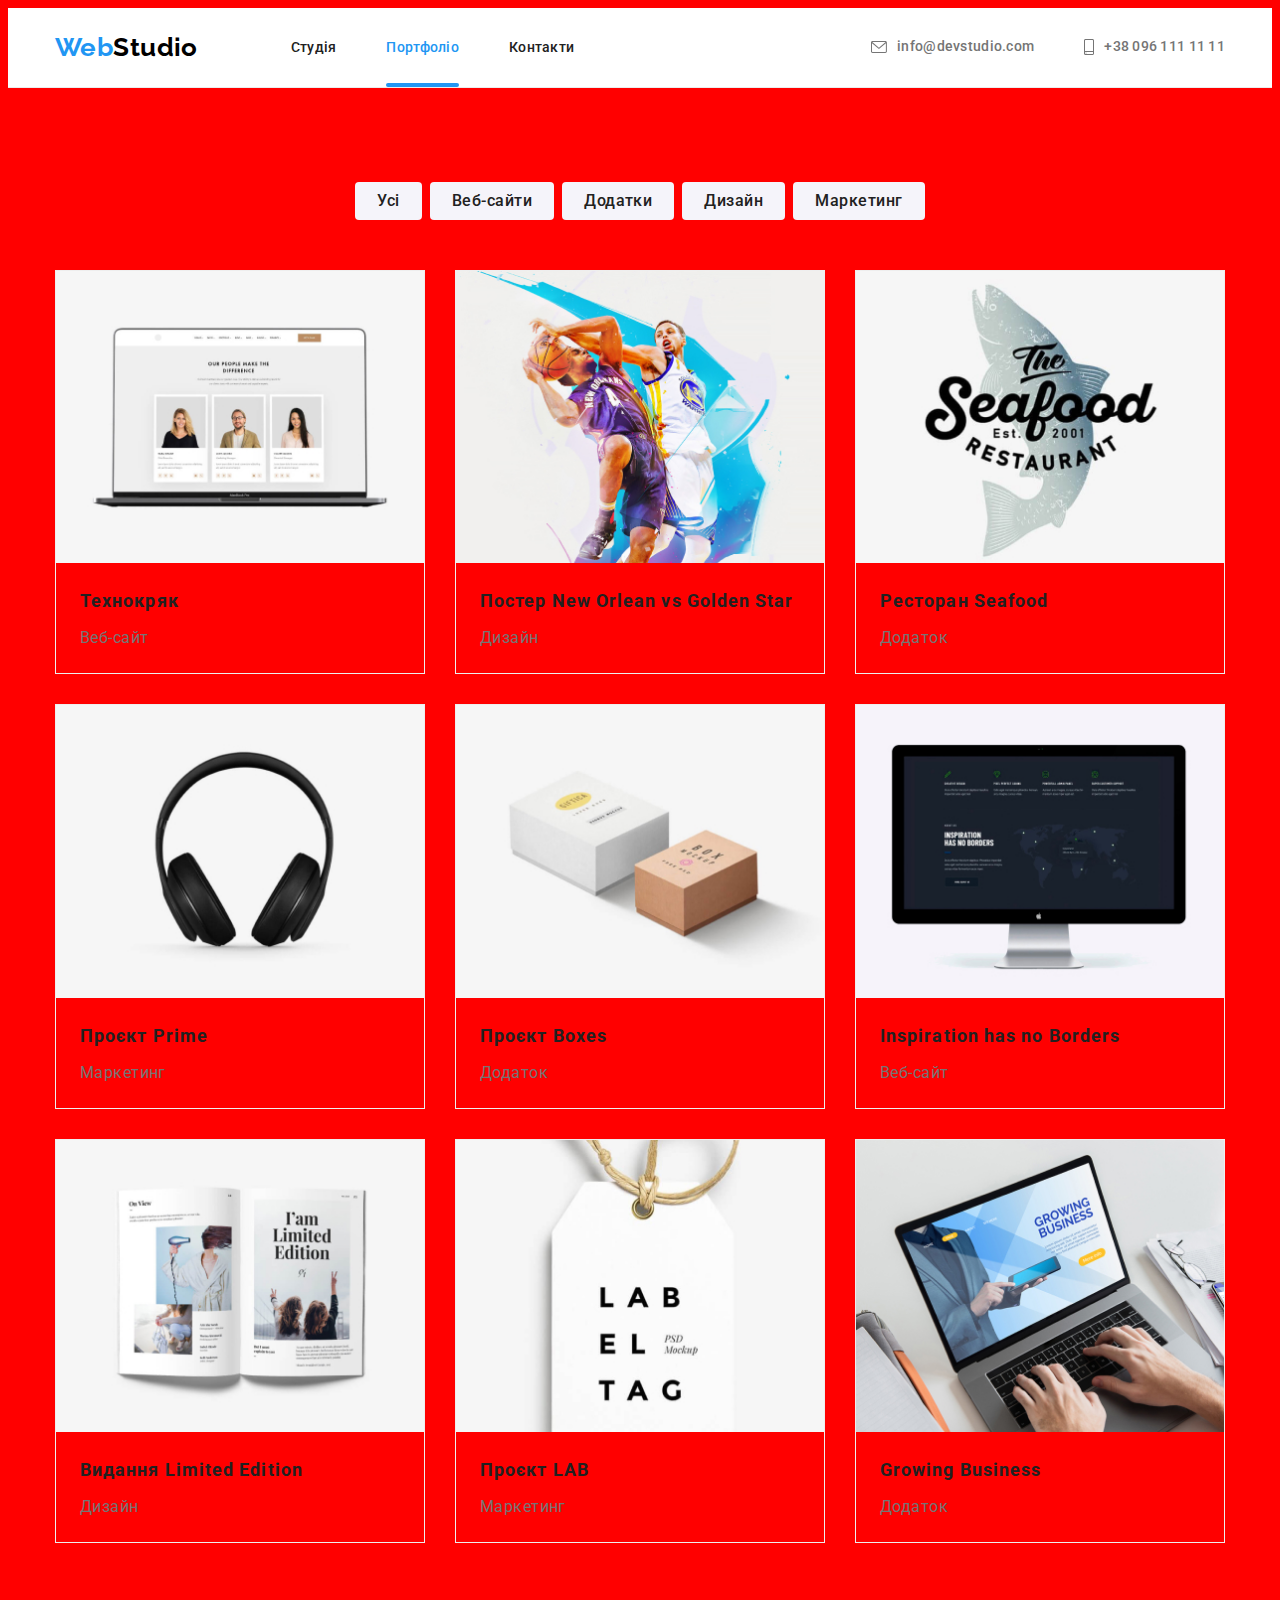
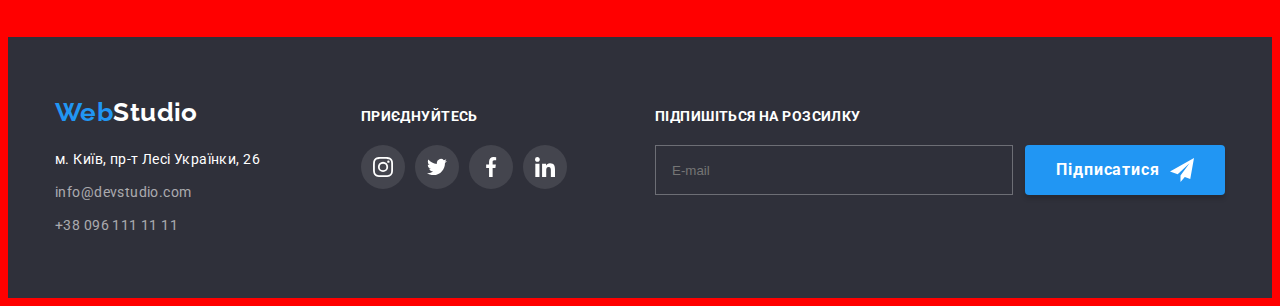
==== commit 65736241: "1111" ====
--- a/portfolio.html
+++ b/portfolio.html
@@ -17,6 +17,7 @@
       referrerpolicy="no-referrer"
     />
     <link rel="stylesheet" href="./css/styles.css" />
+    <link rel="stylesheet" href="./sass/main.css" />
   </head>
   <body>
     <!--Хедер-->
@@ -28,7 +29,7 @@
           <!--Navigation-->
           <ul class="navigation list">
             <li class="navigation__item">
-              <a class="navigation__link link" href="">Студія</a>
+              <a class="navigation__link link" href="./index.html">Студія</a>
             </li>
             <li class="navigation__item">
               <a class="navigation__link link navigation__link--current" href="./portfolio.html"
--- a/sass/main.css
+++ b/sass/main.css
@@ -0,0 +1,3 @@
+body {
+  background-color: red;
+}/*# sourceMappingURL=main.css.map */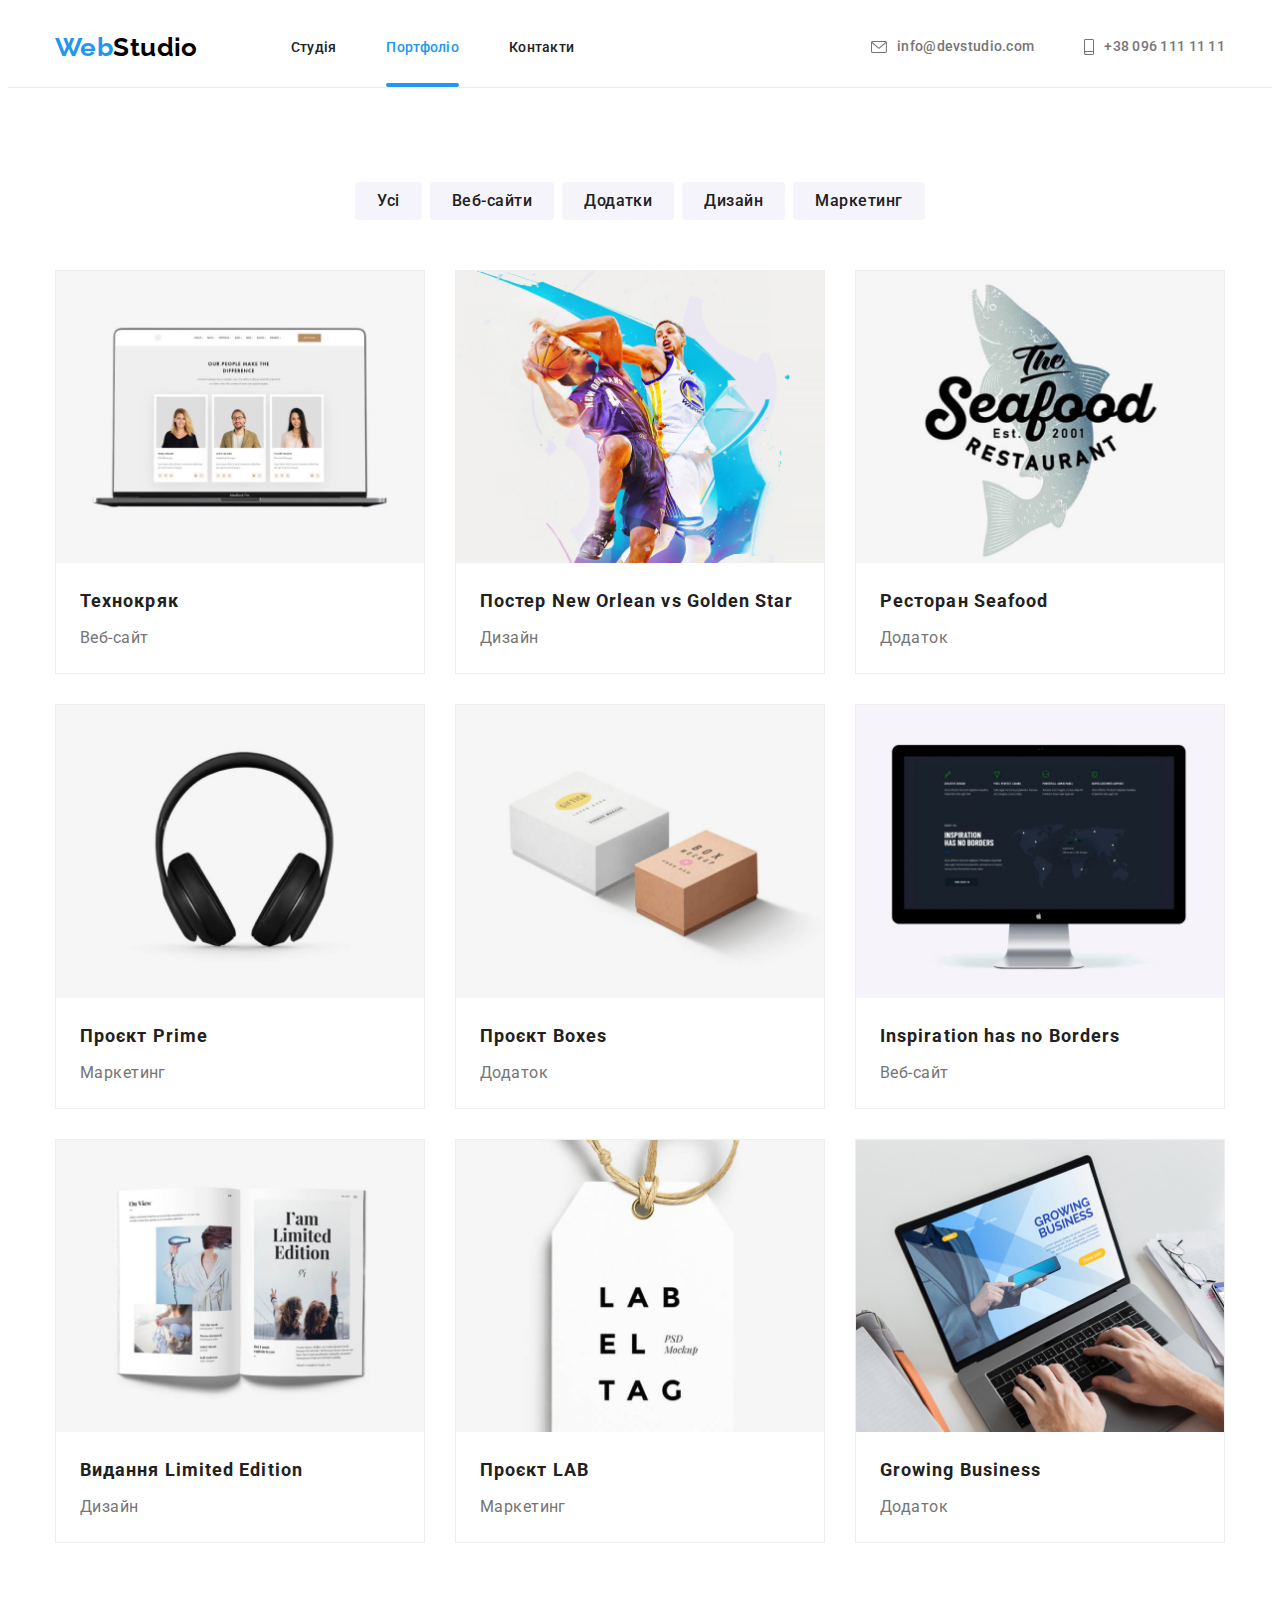
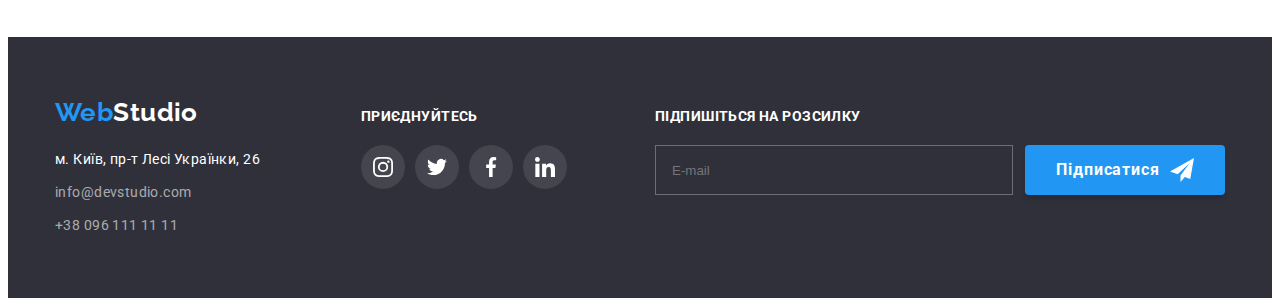
==== commit 5bcd8a0f: "1111" ====
--- a/portfolio.html
+++ b/portfolio.html
@@ -17,7 +17,7 @@
       referrerpolicy="no-referrer"
     />
     <link rel="stylesheet" href="./css/styles.css" />
-    <link rel="stylesheet" href="./sass/main.css" />
+    <link rel="stylesheet" href="./css/main.min.css" />
   </head>
   <body>
     <!--Хедер-->
--- a/css/styles.css
+++ b/css/styles.css
@@ -14,910 +14,26 @@
   --timeing-funktion: 250ms cubic-bezier(0.4, 0, 0.2, 1);
 }
 
-* {
-  box-sizing: border-box;
-}
-p,
-h1,
-h2,
-h3,
-h4,
-h5,
-h6 {
-  margin: 0;
-}
 
-*,
-*::before,
-*::after {
-  box-sizing: border-box;
-}
-
-ul {
-  list-style: none;
-  margin: 0;
-  padding-left: 0;
-}
-button {
-  display: block;
-  border: none;
-  cursor: pointer;
-  border-radius: 4px;
-}
-address {
-  font-style: normal;
-}
-
-img {
-  display: block;
-  max-width: 100%;
-  height: auto;
-}
-
-body {
-  font-family: 'Roboto', sans-serif;
-  font-size: 14px;
-  letter-spacing: 0.03em;
-  color: var(--maint-text-colour);
-  background-color: var(--contacts-footer-colour);
-}
-
-.section {
-  padding-top: 94px;
-  padding-bottom: 94px;
-}
-
-.container {
-  width: 1200px;
-  padding-left: 15px;
-  padding-right: 15px;
-  margin-left: auto;
-  margin-right: auto;
-}
-
-.list {
-  list-style: none;
-  padding-left: 0px;
-  margin: 0px;
-}
-
-.link {
-  text-decoration: none;
-  font-family: 'Roboto';
-  font-style: normal;
-}
-
-.link:focus {
-  font-variant: var(--accent-colour);
-}
 /*----------------HEADER---------------*/
-.header {
-  padding-top: 24px;
-  padding-bottom: 24px;
-  background-color: var(--contacts-footer-colour);
-  border-bottom: 1px solid #ececec;
-}
-.header__page {
-  display: flex;
-}
-
-.header__navigation {
-  display: flex;
-  align-items: center;
-}
-/*Logo*/
-.logo {
-  margin-right: 93px;
-
-  font-family: 'Raleway';
-  font-weight: 700;
-  font-size: 26px;
-  line-height: 1.19;
-  color: var(--top-logo-colour);
-}
-
-.logo__web {
-  color: var(--accent-colour);
-}
-
-.navigation {
-  display: flex;
-}
-
-.navigation__link {
-  padding-top: 32px;
-  padding-bottom: 32px;
-  font-weight: 500;
-  font-size: 14px;
-  line-height: 1.14;
-  letter-spacing: 0.02em;
-  color: var(--title-colour);
-  transition: color var(--timeing-funktion);
-}
-.navigation__item {
-  margin-right: 50px;
-}
-.navigation__item:last-child {
-  margin-right: 0px;
-}
-
-.navigation__link--current {
-  color: var(--accent-colour);
-  position: relative;
-}
-.navigation__link--current::after {
-  content: '';
-  position: absolute;
-  bottom: 0px;
-  left: 0px;
-  border-radius: 2px;
-  width: 100%;
-  height: 4px;
-  background-color: var(--buttom-colour);
-}
-
-.navigation__link:hover,
-.navigation__link:focus {
-  color: var(--accent-colour);
-}
-/* Contacts */
-.contact {
-  display: flex;
-  align-items: center;
-  margin-left: auto;
-}
-
-.contact__item {
-  margin-right: 50px;
-}
-.contact__item:last-child {
-  margin-right: 0px;
-}
-
-.contact__link {
-  display: flex;
-  align-items: center;
-  font-weight: 500;
-  font-size: 14px;
-  line-height: 1.14;
-  letter-spacing: 0.02em;
-  color: var(--contacts-header-colour);
-  transition: color var(--timeing-funktion);
-}
-
-.contact__icon {
-  margin-right: 10px;
-  fill: currentColor;
-  transition: fill var(--timeing-funktion);
-}
-
-.contact__link:hover,
-.contact__link:focus {
-  color: var(--accent-colour);
-}
-
-.contact__link:hover .contact__icon,
-.contact__link:focus .contact__icon {
-  fill: var(--accent-colour);
-}
 
 /*-----------Hero---------------*/
 
-.hero {
-  margin-left: auto;
-  margin-right: auto;
-  padding: 200px 0px;
-  background-color: var(--footer-bcg-colour);
-}
-.hero--background {
-  height: 600px;
-  max-width: 1600px;
-  background-image: linear-gradient(rgba(47, 48, 58, 0.4), rgba(47, 48, 58, 0.4)),
-    url(../photo/bcgimg.jpg);
-  background-repeat: no-repeat;
-  background-position: center;
-  background-size: cover;
-}
-.hero__title {
-  width: 696px;
-  margin-left: auto;
-  margin-right: auto;
 
-  font-weight: 900;
-  font-size: 44px;
-  line-height: 1.36;
-  letter-spacing: 0.06em;
-  text-align: center;
-  text-transform: uppercase;
-  color: var(--bot-logo-colour);
-}
-
-.hero__button {
-  margin-top: 30px;
-  margin-left: auto;
-  margin-right: auto;
-  padding: 10px 32px;
-
-  font-family: 'Roboto';
-  font-weight: 700;
-  font-size: 16px;
-  line-height: 1.9;
-  display: flex;
-  align-items: center;
-  text-align: center;
-  letter-spacing: 0.06em;
-  color: #ffffff;
-  background-color: var(--buttom-colour);
-  box-shadow: 0px 4px 4px rgba(0, 0, 0, 0.15);
-  border-radius: 4px;
-  border: none;
-}
 /*--------------fEATURES--------------*/
 
-.visually--hidden {
-  position: absolute;
-  width: 1px;
-  height: 1px;
-  margin: 0px;
-  border: 0;
-  padding: 0;
-  white-space: nowrap;
-  clip-path: inset(100%);
-  clip: rect(0 0 0 0);
-  overflow: hidden;
-}
-.features {
-  display: flex;
-}
 
-.features__item {
-  margin-right: 30px;
-  width: 270px;
-}
-.features__item:last-child {
-  margin: 0px;
-}
-
-.features__image {
-  margin-bottom: 30px;
-  width: 270px;
-  height: 120px;
-  display: flex;
-  align-items: center;
-  justify-content: center;
-
-  background: #f5f4fa;
-  border-radius: 4px;
-}
-
-.features__title {
-  margin-bottom: 10px;
-
-  font-weight: 700;
-  font-size: 14px;
-  line-height: 1.14;
-  text-transform: uppercase;
-  color: var(--title-colour);
-}
-
-.features__text {
-  font-size: 14px;
-  line-height: 1.71;
-  color: var(--secondary-text-colour);
-}
 /*--------------TASK----------------*/
-.task {
-  padding-top: 0px;
-}
-
-.task__title {
-  margin-bottom: 50px;
-  font-weight: 700;
-  font-size: 36px;
-  line-height: 1.16;
-  text-align: center;
-  color: var(--title-colour);
-}
-.task__list {
-  display: flex;
-}
-
-.task__image {
-  margin-right: 30px;
-
-  width: 370px;
-  height: 294px;
-  left: 215px;
-  top: 1058px;
-}
-.task__image:last-child {
-  margin-right: 0px;
-}
-
-.task__thumb {
-  position: relative;
-}
-
-.task__text {
-  width: 370px;
-  height: 70px;
-
-  position: absolute;
-  bottom: 0px;
-  font-weight: 700;
-  line-height: 1.14;
-  text-align: center;
-  text-transform: uppercase;
-  color: var(--bot-logo-colour);
-  background: rgba(47, 48, 58, 0.8);
-
-  display: flex;
-  align-items: center;
-  justify-content: center;
-}
 
 /*----------TEAM-------------*/
-.team {
-  background-color: #f5f4fa;
-}
 
-.team__title {
-  margin-bottom: 50px;
-  font-weight: 700;
-  font-size: 36px;
-  line-height: 1.16;
-  text-align: center;
-  color: var(--title-colour);
-}
-
-.team__list {
-  display: flex;
-}
-.team__member {
-  margin-right: 30px;
-  background-color: var(--bot-logo-colour);
-  box-shadow: 0px 1px 3px rgba(0, 0, 0, 0.12), 0px 1px 1px rgba(0, 0, 0, 0.14),
-    0px 2px 1px rgba(0, 0, 0, 0.2);
-  border-radius: 0px 0px 4px 4px;
-}
-.team__member:last-child {
-  margin-right: 0px;
-}
-
-.team__photo {
-  width: 270px;
-  height: 260px;
-  left: 215px;
-  top: 1632px;
-}
-
-.team__data {
-  padding: 30px 0px;
-}
-
-.team__name {
-  font-weight: 500;
-  font-size: 16px;
-  line-height: 1.18;
-  text-align: center;
-  color: var(--title-colour);
-}
-.team__speciality {
-  margin-top: 10px;
-  font-size: 16px;
-  line-height: 1.18;
-  text-align: center;
-  color: var(--secondary-text-colour);
-}
-
-.sn {
-  margin-top: 15px;
-  gap: 10px;
-  display: flex;
-  align-items: center;
-  justify-content: center;
-}
-
-.sn__link {
-  width: 44px;
-  height: 44px;
-  border-radius: 50%;
-  display: flex;
-  align-items: center;
-  justify-content: center;
-  fill: #afb1b8;
-  transition: fill var(--timeing-funktion), background-color var(--timeing-funktion);
-}
-.sn__link:hover,
-.sn__link:focus {
-  fill: #ffffff;
-  background-color: var(--accent-colour);
-}
 /*---------CLIENTS------------*/
-.client {
-  padding-top: 94px;
-  padding-bottom: 94px;
-}
-.clients__title {
-  margin-bottom: 50px;
-
-  font-weight: 700;
-  font-size: 36px;
-  line-height: 1.16;
-  text-align: center;
-  letter-spacing: 0.03em;
-  color: var(--title-colour);
-}
-
-.client__list {
-  display: flex;
-  align-items: center;
-  justify-content: center;
-}
-
-.client__item {
-  margin-right: 30px;
-}
-
-.client__item:last-child {
-  margin-right: 0px;
-}
-
-.client__link {
-  display: flex;
-  align-items: center;
-  justify-content: center;
-  height: 92px;
-  width: 170px;
-  border: 1px solid #afb1b8;
-  border-radius: 4px;
-  transition: border var(--timeing-funktion), color var(--timeing-funktion);
-  color: #afb1b8;
-}
-.client__link:hover,
-.client__link:focus {
-  border: 1px solid var(--buttom-colour);
-  color: var(--buttom-colour);
-}
-
-.client__icon {
-  fill: currentColor;
-}
 
 /*----------FOOTER------------*/
-.footer {
-  padding-top: 60px;
-  padding-bottom: 60px;
-  background-color: var(--footer-bcg-colour);
-}
-.footer__page {
-  display: flex;
-  align-items: baseline;
-}
-.logo__color {
-  display: block;
-  margin-bottom: 20px;
-  color: var(--bot-logo-colour);
-}
 
-.adress__colored {
-  font-size: 14px;
-  line-height: 1.71;
-  color: var(--bot-logo-colour);
-}
-.adress__item {
-  margin-bottom: 9px;
-}
-.adress__item:last-child {
-  margin-bottom: 0px;
-}
-.adress__link {
-  font-size: 14px;
-  line-height: 1.71;
-  color: rgba(255, 255, 255, 0.6);
-  transition: color var(--timeing-funktion);
-}
-.adress__link:hover,
-.adress__link:focus {
-  color: var(--accent-colour);
-}
-
-.social {
-  margin-left: 70px;
-}
-.social__title {
-  margin-bottom: 20px;
-  font-weight: 700;
-  font-size: 14px;
-  line-height: 1.14;
-  text-transform: uppercase;
-  color: var(--bot-logo-colour);
-}
-
-.social__list {
-  gap: 10px;
-  margin-right: auto;
-  display: flex;
-}
-
-.social__link {
-  width: 44px;
-  height: 44px;
-  border-radius: 50%;
-  display: flex;
-  align-items: center;
-  justify-content: center;
-  background-color: #44454e;
-  fill: var(--bot-logo-colour);
-  transition: background-color var(--timeing-funktion);
-}
-
-.social__link:hover,
-.social__link:focus {
-  background-color: var(--accent-colour);
-}
-.footer-form {
-  margin-left: auto;
-}
-.footer-form__title {
-  margin-bottom: 20px;
-  font-weight: 700;
-  font-size: 14px;
-  line-height: 1.14;
-  text-transform: uppercase;
-  color: var(--bot-logo-colour);
-}
-.footer-form input {
-  padding: 15px 16px;
-  margin-right: 12px;
-  width: 358px;
-  height: 50px;
-  outline: transparent;
-  background-color: #2196f300;
-  border: 1px solid rgba(255, 255, 255, 0.3);
-  color: rgba(255, 255, 255, 0.6);
-}
-.footer-button {
-  display: flex;
-  align-items: center;
-  justify-content: center;
-  height: 50px;
-  width: 200px;
-  margin-left: auto;
-  margin-right: auto;
-  font-family: 'Roboto';
-  font-style: normal;
-  font-weight: 700;
-  font-size: 16px;
-  line-height: 1.87;
-  letter-spacing: 0.06em;
-  color: var(--contacts-footer-colour);
-  background-color: var(--buttom-colour);
-  box-shadow: 0px 4px 4px rgba(0, 0, 0, 0.15);
-  border-radius: 4px;
-}
-.footer-button__text {
-  margin-right: 10px;
-}
-
-.footer-button__icon {
-  fill: var(--contacts-footer-colour);
-}
-
-.footer-form--position {
-  display: flex;
-}
 /*---------------PORTFOLIO--------------*/
 
-.port-button {
-  display: flex;
-  justify-content: center;
-  margin-bottom: 50px;
-}
-
-.port-button__item {
-  margin-right: 8px;
-}
-
-.port-button__item:last-child {
-  margin-right: 0px;
-}
-.port-button__appearance {
-  padding: 6px 22px;
-
-  font-family: 'Roboto';
-  font-weight: 500;
-  font-size: 16px;
-  line-height: 1.62;
-  letter-spacing: 0.03em;
-  text-align: center;
-  color: var(--title-colour);
-  background-color: var(--port-button__appearance-bcg-colour);
-  border-radius: 4px;
-  border: none;
-  transition: background-color var(--timeing-funktion), color var(--timeing-funktion),
-    box-shadow var(--timeing-funktion);
-}
-
-.port-button__appearance:hover,
-.port-button__appearance:focus {
-  background-color: var(--accent-colour);
-  color: var(--bot-logo-colour);
-  box-shadow: 0px 2px 2px 0px #0000001f, 0px 1px 2px 0px #00000014, 0px 3px 1px 0px #0000001a;
-}
-.product {
-  display: flex;
-  flex-wrap: wrap;
-}
-.product__card {
-  width: 370px;
-  margin-right: 30px;
-  margin-bottom: 30px;
-
-  border: 1px solid #eeeeee;
-}
-.product__link {
-  display: block;
-
-  transition: var(--timeing-funktion);
-}
-
-.product__link:hover,
-.product__link:focus {
-  box-shadow: 1px 4px 6px 0px #00000029, 0px 4px 4px 0px #0000000f;
-}
-
-.product__card:nth-child(3n) {
-  margin-right: 0px;
-}
-.product__card:nth-last-child(-n + 3) {
-  margin-bottom: 0px;
-}
-
-.product__meta {
-  padding: 20px 24px;
-}
-.overlay {
-  position: relative;
-  overflow: hidden;
-}
-
-.overlay__text {
-  padding: 63px 24px;
-  position: absolute;
-  width: 100%;
-  height: 100%;
-  font-style: normal;
-  font-weight: 400;
-  font-size: 18px;
-  line-height: 1.55;
-  letter-spacing: 0.03em;
-  text-align: left;
-  color: var(--contacts-footer-colour);
-  transform: translateY(100%);
-
-  transition: transform var(--timeing-funktion);
-  background-color: rgba(33, 150, 243, 0.9);
-}
-.product__link:hover .overlay__text,
-.product__link:focus .overlay__text {
-  transform: translateY(-100%);
-}
-
-.product__title {
-  margin-bottom: 4px;
-  font-weight: 700;
-  font-size: 18px;
-  line-height: 2;
-  letter-spacing: 0.06em;
-  color: var(--title-colour);
-}
-.product__text {
-  font-size: 16px;
-  line-height: 1.88;
-  color: var(--secondary-text-colour);
-}
 
 /*-----------BACKDROP----------*/
 
-.backdrop {
-  position: fixed;
-  top: 0;
-  left: 0;
-  width: 100%;
-  height: 100%;
-  background-color: #0000001a;
-  opacity: 1;
-  transition: opacity 250ms cubic-bezier(0.4, 0, 0.2, 1);
-}
 
-.backdrop.is-hidden {
-  opacity: 0;
-  pointer-events: none;
-}
-
-.backdrop.is-hidden .modal {
-  transform: translate(-50%, -50%) scale(0.5);
-}
-
-.modal {
-  position: absolute;
-  top: 50%;
-  left: 50%;
-  padding: 40px;
-
-  height: 581px;
-  width: 528px;
-  background-color: var(--bot-logo-colour);
-  transform: translate(-50%, -50%) scale(1);
-  transition: transform var(--timeing-funktion);
-}
-
-.close-button {
-  position: absolute;
-  top: 8px;
-  right: 8px;
-  display: flex;
-  align-items: center;
-  justify-content: center;
-  width: 30px;
-  height: 30px;
-  border-radius: 50%;
-  border: 1px solid #0000001a;
-  background-color: var(--bot-logo-colour);
-}
-
-.close-button__icon {
-  fill: #000000;
-  transition: fill var(--timeing-funktion);
-}
-
-.close-button:hover .close-button__icon,
-.close-button:focus .close-button__icon {
-  fill: var(--accent-colour);
-}
-
-.form__title {
-  margin-bottom: 12px;
-  font-weight: 700;
-  font-size: 20px;
-  line-height: 1.15;
-  text-align: center;
-  color: var(--title-colour);
-}
-.form__field {
-  display: flex;
-  flex-direction: column;
-  margin-bottom: 10px;
-}
-.form__coment {
-  margin-bottom: 20px;
-}
-.form__picture {
-  height: 40px;
-  width: 448px;
-  position: relative;
-}
-.form__svg {
-  position: absolute;
-  top: 50%;
-  left: 12px;
-  transform: translateY(-50%);
-  fill: currentColor;
-  transition: fill var(--timeing-funktion);
-}
-.form__field label {
-  margin-bottom: 4px;
-  font-size: 12px;
-  line-height: 1.16;
-  letter-spacing: 0.01em;
-  color: var(--secondary-text-colour);
-}
-
-.form__picture:focus-within .form-input {
-  border: 1px solid var(--accent-colour);
-}
-.form__picture:focus-within .form__svg {
-  fill: var(--accent-colour);
-}
-.form__field input {
-  padding-left: 42px;
-  width: 100%;
-  height: 40px;
-  outline: transparent;
-  border: 1px solid #21212133;
-  border-radius: 4px;
-  transition: border var(--timeing-funktion);
-}
-
-.form__field textarea {
-  padding: 12px 16px;
-  height: 120px;
-  outline: transparent;
-  border: 1px solid #21212133;
-  border-radius: 4px;
-  resize: none;
-  transition: border var(--timeing-funktion);
-}
-
-.form__field textarea[placeholder] {
-  font-size: 12px;
-  line-height: 1.16;
-  letter-spacing: 0.01em;
-  color: rgba(117, 117, 117, 0.5);
-}
-.textarea:focus {
-  border: 1px solid var(--accent-colour);
-}
-
-.checkbox__area {
-  display: inline-block;
-  margin-right: 8.5px;
-  width: 16px;
-  height: 15px;
-  overflow: hidden;
-  border-radius: 0.05em;
-  background-color: white;
-  /* background-image: url(/photo/icon-check-white.svg); */
-  background-size: contain;
-  background-repeat: no-repeat;
-  background-position: 50% 50%;
-  box-shadow: 0 0 0 0.1em var(--title-colour);
-  transition: background-color var(--timeing-funktion), box-shadow var(--timeing-funktion);
-}
-
-.checkbox {
-  -webkit-appearance: none;
-}
-.checkbox__label {
-  display: flex;
-  align-items: center;
-  justify-content: center;
-  margin-bottom: 30px;
-
-  font-weight: 400;
-  font-size: 14px;
-  line-height: 1.71;
-  letter-spacing: 0.03em;
-  color: var(--secondary-text-colour);
-}
-.label__link {
-  font-weight: 400;
-  font-size: 14px;
-  line-height: 1.71;
-  letter-spacing: 0.03em;
-  color: var(--buttom-colour);
-}
-.checkbox:checked + .checkbox__area {
-  background-image: url(/photo/icon-check-white.svg);
-  background-origin: border-box;
-  box-shadow: 0 0 0 0.1em var(--buttom-colour);
-  background-color: var(--buttom-colour);
-}
-.form-checkbox label {
-  margin-left: 7px;
-  font-size: 14px;
-  line-height: 1.71;
-  letter-spacing: 0.03em;
-
-  color: var(--secondary-text-colour);
-}
-.label__link {
-  margin-left: 5px;
-}
-.form__button {
-  height: 50px;
-  width: 200px;
-  margin-left: auto;
-  margin-right: auto;
-  font-family: 'Roboto';
-  font-style: normal;
-  font-weight: 700;
-  font-size: 16px;
-  line-height: 1.87;
-  letter-spacing: 0.06em;
-  color: var(--contacts-footer-colour);
-  background-color: var(--buttom-colour);
-  box-shadow: 0px 4px 4px rgba(0, 0, 0, 0.15);
-  border-radius: 4px;
-}
--- a/css/main.min.css
+++ b/css/main.min.css
@@ -0,0 +1 @@
+*{box-sizing:border-box}p,h1,h2,h3,h4,h5,h6{margin:0}*,*::before,*::after{box-sizing:border-box}ul{list-style:none;margin:0;padding-left:0}button{display:block;border:none;cursor:pointer;border-radius:4px}address{font-style:normal}img{display:block;max-width:100%;height:auto}body{font-family:"Roboto",sans-serif;font-size:14px;letter-spacing:.03em;color:var(--maint-text-colour);background-color:var(--contacts-footer-colour)}.section{padding-top:94px;padding-bottom:94px}.container{width:1200px;padding-left:15px;padding-right:15px;margin-left:auto;margin-right:auto}.list{list-style:none;padding-left:0px;margin:0px}.link{text-decoration:none;font-family:"Roboto";font-style:normal}.link:focus{font-variant:var(--accent-colour)}.header{padding-top:24px;padding-bottom:24px;background-color:var(--contacts-footer-colour);border-bottom:1px solid #ececec}.header__page{display:flex}.header__navigation{display:flex;align-items:center}.logo{margin-right:93px;font-family:"Raleway";font-weight:700;font-size:26px;line-height:1.19;color:var(--top-logo-colour)}.logo__web{color:var(--accent-colour)}.navigation{display:flex}.navigation__link{padding-top:32px;padding-bottom:32px;font-weight:500;font-size:14px;line-height:1.14;letter-spacing:.02em;color:var(--title-colour);transition:color var(--timeing-funktion)}.navigation__item{margin-right:50px}.navigation__item:last-child{margin-right:0px}.navigation__link--current{color:var(--accent-colour);position:relative}.navigation__link--current::after{content:"";position:absolute;bottom:0px;left:0px;border-radius:2px;width:100%;height:4px;background-color:var(--buttom-colour)}.navigation__link:hover,.navigation__link:focus{color:var(--accent-colour)}.contact{display:flex;align-items:center;margin-left:auto}.contact__item{margin-right:50px}.contact__item:last-child{margin-right:0px}.contact__link{display:flex;align-items:center;font-weight:500;font-size:14px;line-height:1.14;letter-spacing:.02em;color:var(--contacts-header-colour);transition:color var(--timeing-funktion)}.contact__icon{margin-right:10px;fill:currentColor;transition:fill var(--timeing-funktion)}.contact__link:hover,.contact__link:focus{color:var(--accent-colour)}.contact__link:hover .contact__icon,.contact__link:focus .contact__icon{fill:var(--accent-colour)}.hero{margin-left:auto;margin-right:auto;padding:200px 0px;background-color:var(--footer-bcg-colour)}.hero--background{height:600px;max-width:1600px;background-image:linear-gradient(rgba(47, 48, 58, 0.4), rgba(47, 48, 58, 0.4)),url(../photo/bcgimg.jpg);background-repeat:no-repeat;background-position:center;background-size:cover}.hero__title{width:696px;margin-left:auto;margin-right:auto;font-weight:900;font-size:44px;line-height:1.36;letter-spacing:.06em;text-align:center;text-transform:uppercase;color:var(--bot-logo-colour)}.hero__button{margin-top:30px;margin-left:auto;margin-right:auto;padding:10px 32px;font-family:"Roboto";font-weight:700;font-size:16px;line-height:1.9;display:flex;align-items:center;text-align:center;letter-spacing:.06em;color:#fff;background-color:var(--buttom-colour);box-shadow:0px 4px 4px rgba(0,0,0,.15);border-radius:4px;border:none}.visually--hidden{position:absolute;width:1px;height:1px;margin:0px;border:0;padding:0;white-space:nowrap;-webkit-clip-path:inset(100%);clip-path:inset(100%);clip:rect(0 0 0 0);overflow:hidden}.features{display:flex}.features__item{margin-right:30px;width:270px}.features__item:last-child{margin:0px}.features__image{margin-bottom:30px;width:270px;height:120px;display:flex;align-items:center;justify-content:center;background:#f5f4fa;border-radius:4px}.features__title{margin-bottom:10px;font-weight:700;font-size:14px;line-height:1.14;text-transform:uppercase;color:var(--title-colour)}.features__text{font-size:14px;line-height:1.71;color:var(--secondary-text-colour)}.task{padding-top:0px}.task__title{margin-bottom:50px;font-weight:700;font-size:36px;line-height:1.16;text-align:center;color:var(--title-colour)}.task__list{display:flex}.task__image{margin-right:30px;width:370px;height:294px;left:215px;top:1058px}.task__image:last-child{margin-right:0px}.task__thumb{position:relative}.task__text{width:370px;height:70px;position:absolute;bottom:0px;font-weight:700;line-height:1.14;text-align:center;text-transform:uppercase;color:var(--bot-logo-colour);background:rgba(47,48,58,.8);display:flex;align-items:center;justify-content:center}.team{background-color:#f5f4fa}.team__title{margin-bottom:50px;font-weight:700;font-size:36px;line-height:1.16;text-align:center;color:var(--title-colour)}.team__list{display:flex}.team__member{margin-right:30px;background-color:var(--bot-logo-colour);box-shadow:0px 1px 3px rgba(0,0,0,.12),0px 1px 1px rgba(0,0,0,.14),0px 2px 1px rgba(0,0,0,.2);border-radius:0px 0px 4px 4px}.team__member:last-child{margin-right:0px}.team__photo{width:270px;height:260px;left:215px;top:1632px}.team__data{padding:30px 0px}.team__name{font-weight:500;font-size:16px;line-height:1.18;text-align:center;color:var(--title-colour)}.team__speciality{margin-top:10px;font-size:16px;line-height:1.18;text-align:center;color:var(--secondary-text-colour)}.sn{margin-top:15px;gap:10px;display:flex;align-items:center;justify-content:center}.sn__link{width:44px;height:44px;border-radius:50%;display:flex;align-items:center;justify-content:center;fill:#afb1b8;transition:fill var(--timeing-funktion),background-color var(--timeing-funktion)}.sn__link:hover,.sn__link:focus{fill:#fff;background-color:var(--accent-colour)}.client{padding-top:94px;padding-bottom:94px}.clients__title{margin-bottom:50px;font-weight:700;font-size:36px;line-height:1.16;text-align:center;letter-spacing:.03em;color:var(--title-colour)}.client__list{display:flex;align-items:center;justify-content:center}.client__item{margin-right:30px}.client__item:last-child{margin-right:0px}.client__link{display:flex;align-items:center;justify-content:center;height:92px;width:170px;border:1px solid #afb1b8;border-radius:4px;transition:border var(--timeing-funktion),color var(--timeing-funktion);color:#afb1b8}.client__link:hover,.client__link:focus{border:1px solid var(--buttom-colour);color:var(--buttom-colour)}.client__icon{fill:currentColor}.footer{padding-top:60px;padding-bottom:60px;background-color:var(--footer-bcg-colour)}.footer__page{display:flex;align-items:baseline}.logo__color{display:block;margin-bottom:20px;color:var(--bot-logo-colour)}.adress__colored{font-size:14px;line-height:1.71;color:var(--bot-logo-colour)}.adress__item{margin-bottom:9px}.adress__item:last-child{margin-bottom:0px}.adress__link{font-size:14px;line-height:1.71;color:rgba(255,255,255,.6);transition:color var(--timeing-funktion)}.adress__link:hover,.adress__link:focus{color:var(--accent-colour)}.social{margin-left:70px}.social__title{margin-bottom:20px;font-weight:700;font-size:14px;line-height:1.14;text-transform:uppercase;color:var(--bot-logo-colour)}.social__list{gap:10px;margin-right:auto;display:flex}.social__link{width:44px;height:44px;border-radius:50%;display:flex;align-items:center;justify-content:center;background-color:#44454e;fill:var(--bot-logo-colour);transition:background-color var(--timeing-funktion)}.social__link:hover,.social__link:focus{background-color:var(--accent-colour)}.footer-form{margin-left:auto}.footer-form__title{margin-bottom:20px;font-weight:700;font-size:14px;line-height:1.14;text-transform:uppercase;color:var(--bot-logo-colour)}.footer-form input{padding:15px 16px;margin-right:12px;width:358px;height:50px;outline:rgba(0,0,0,0);background-color:rgba(33,150,243,0);border:1px solid rgba(255,255,255,.3);color:rgba(255,255,255,.6)}.footer-button{display:flex;align-items:center;justify-content:center;height:50px;width:200px;margin-left:auto;margin-right:auto;font-family:"Roboto";font-style:normal;font-weight:700;font-size:16px;line-height:1.87;letter-spacing:.06em;color:var(--contacts-footer-colour);background-color:var(--buttom-colour);box-shadow:0px 4px 4px rgba(0,0,0,.15);border-radius:4px}.footer-button__text{margin-right:10px}.footer-button__icon{fill:var(--contacts-footer-colour)}.footer-form--position{display:flex}.port-button{display:flex;justify-content:center;margin-bottom:50px}.port-button__item{margin-right:8px}.port-button__item:last-child{margin-right:0px}.port-button__appearance{padding:6px 22px;font-family:"Roboto";font-weight:500;font-size:16px;line-height:1.62;letter-spacing:.03em;text-align:center;color:var(--title-colour);background-color:var(--port-button__appearance-bcg-colour);border-radius:4px;border:none;transition:background-color var(--timeing-funktion),color var(--timeing-funktion),box-shadow var(--timeing-funktion)}.port-button__appearance:hover,.port-button__appearance:focus{background-color:var(--accent-colour);color:var(--bot-logo-colour);box-shadow:0px 2px 2px 0px rgba(0,0,0,.1215686275),0px 1px 2px 0px rgba(0,0,0,.0784313725),0px 3px 1px 0px rgba(0,0,0,.1019607843)}.product{display:flex;flex-wrap:wrap}.product__card{width:370px;margin-right:30px;margin-bottom:30px;border:1px solid #eee}.product__link{display:block;transition:var(--timeing-funktion)}.product__link:hover,.product__link:focus{box-shadow:1px 4px 6px 0px rgba(0,0,0,.1607843137),0px 4px 4px 0px rgba(0,0,0,.0588235294)}.product__card:nth-child(3n){margin-right:0px}.product__card:nth-last-child(-n+3){margin-bottom:0px}.product__meta{padding:20px 24px}.overlay{position:relative;overflow:hidden}.overlay__text{padding:63px 24px;position:absolute;width:100%;height:100%;font-style:normal;font-weight:400;font-size:18px;line-height:1.55;letter-spacing:.03em;text-align:left;color:var(--contacts-footer-colour);transform:translateY(100%);transition:transform var(--timeing-funktion);background-color:rgba(33,150,243,.9)}.product__link:hover .overlay__text,.product__link:focus .overlay__text{transform:translateY(-100%)}.product__title{margin-bottom:4px;font-weight:700;font-size:18px;line-height:2;letter-spacing:.06em;color:var(--title-colour)}.product__text{font-size:16px;line-height:1.88;color:var(--secondary-text-colour)}.backdrop{position:fixed;top:0;left:0;width:100%;height:100%;background-color:rgba(0,0,0,.1019607843);opacity:1;transition:opacity 250ms cubic-bezier(0.4, 0, 0.2, 1)}.backdrop.is-hidden{opacity:0;pointer-events:none}.backdrop.is-hidden .modal{transform:translate(-50%, -50%) scale(0.5)}.modal{position:absolute;top:50%;left:50%;padding:40px;height:581px;width:528px;background-color:var(--bot-logo-colour);transform:translate(-50%, -50%) scale(1);transition:transform var(--timeing-funktion)}.close-button{position:absolute;top:8px;right:8px;display:flex;align-items:center;justify-content:center;width:30px;height:30px;border-radius:50%;border:1px solid rgba(0,0,0,.1019607843);background-color:var(--bot-logo-colour)}.close-button__icon{fill:#000;transition:fill var(--timeing-funktion)}.close-button:hover .close-button__icon,.close-button:focus .close-button__icon{fill:var(--accent-colour)}.form__title{margin-bottom:12px;font-weight:700;font-size:20px;line-height:1.15;text-align:center;color:var(--title-colour)}.form__field{display:flex;flex-direction:column;margin-bottom:10px}.form__coment{margin-bottom:20px}.form__picture{height:40px;width:448px;position:relative}.form__svg{position:absolute;top:50%;left:12px;transform:translateY(-50%);fill:currentColor;transition:fill var(--timeing-funktion)}.form__field label{margin-bottom:4px;font-size:12px;line-height:1.16;letter-spacing:.01em;color:var(--secondary-text-colour)}.form__picture:focus-within .form-input{border:1px solid var(--accent-colour)}.form__picture:focus-within .form__svg{fill:var(--accent-colour)}.form__field input{padding-left:42px;width:100%;height:40px;outline:rgba(0,0,0,0);border:1px solid rgba(33,33,33,.2);border-radius:4px;transition:border var(--timeing-funktion)}.form__field textarea{padding:12px 16px;height:120px;outline:rgba(0,0,0,0);border:1px solid rgba(33,33,33,.2);border-radius:4px;resize:none;transition:border var(--timeing-funktion)}.form__field textarea[placeholder]{font-size:12px;line-height:1.16;letter-spacing:.01em;color:rgba(117,117,117,.5)}.textarea:focus{border:1px solid var(--accent-colour)}.checkbox__area{display:inline-block;margin-right:8.5px;width:16px;height:15px;overflow:hidden;border-radius:.05em;background-color:#fff;background-size:contain;background-repeat:no-repeat;background-position:50% 50%;box-shadow:0 0 0 .1em var(--title-colour);transition:background-color var(--timeing-funktion),box-shadow var(--timeing-funktion)}.checkbox{-webkit-appearance:none}.checkbox__label{display:flex;align-items:center;justify-content:center;margin-bottom:30px;font-weight:400;font-size:14px;line-height:1.71;letter-spacing:.03em;color:var(--secondary-text-colour)}.label__link{font-weight:400;font-size:14px;line-height:1.71;letter-spacing:.03em;color:var(--buttom-colour)}.checkbox:checked+.checkbox__area{background-image:url(/photo/icon-check-white.svg);background-origin:border-box;box-shadow:0 0 0 .1em var(--buttom-colour);background-color:var(--buttom-colour)}.form-checkbox label{margin-left:7px;font-size:14px;line-height:1.71;letter-spacing:.03em;color:var(--secondary-text-colour)}.label__link{margin-left:5px}.form__button{height:50px;width:200px;margin-left:auto;margin-right:auto;font-family:"Roboto";font-style:normal;font-weight:700;font-size:16px;line-height:1.87;letter-spacing:.06em;color:var(--contacts-footer-colour);background-color:var(--buttom-colour);box-shadow:0px 4px 4px rgba(0,0,0,.15);border-radius:4px}/*# sourceMappingURL=main.min.css.map */